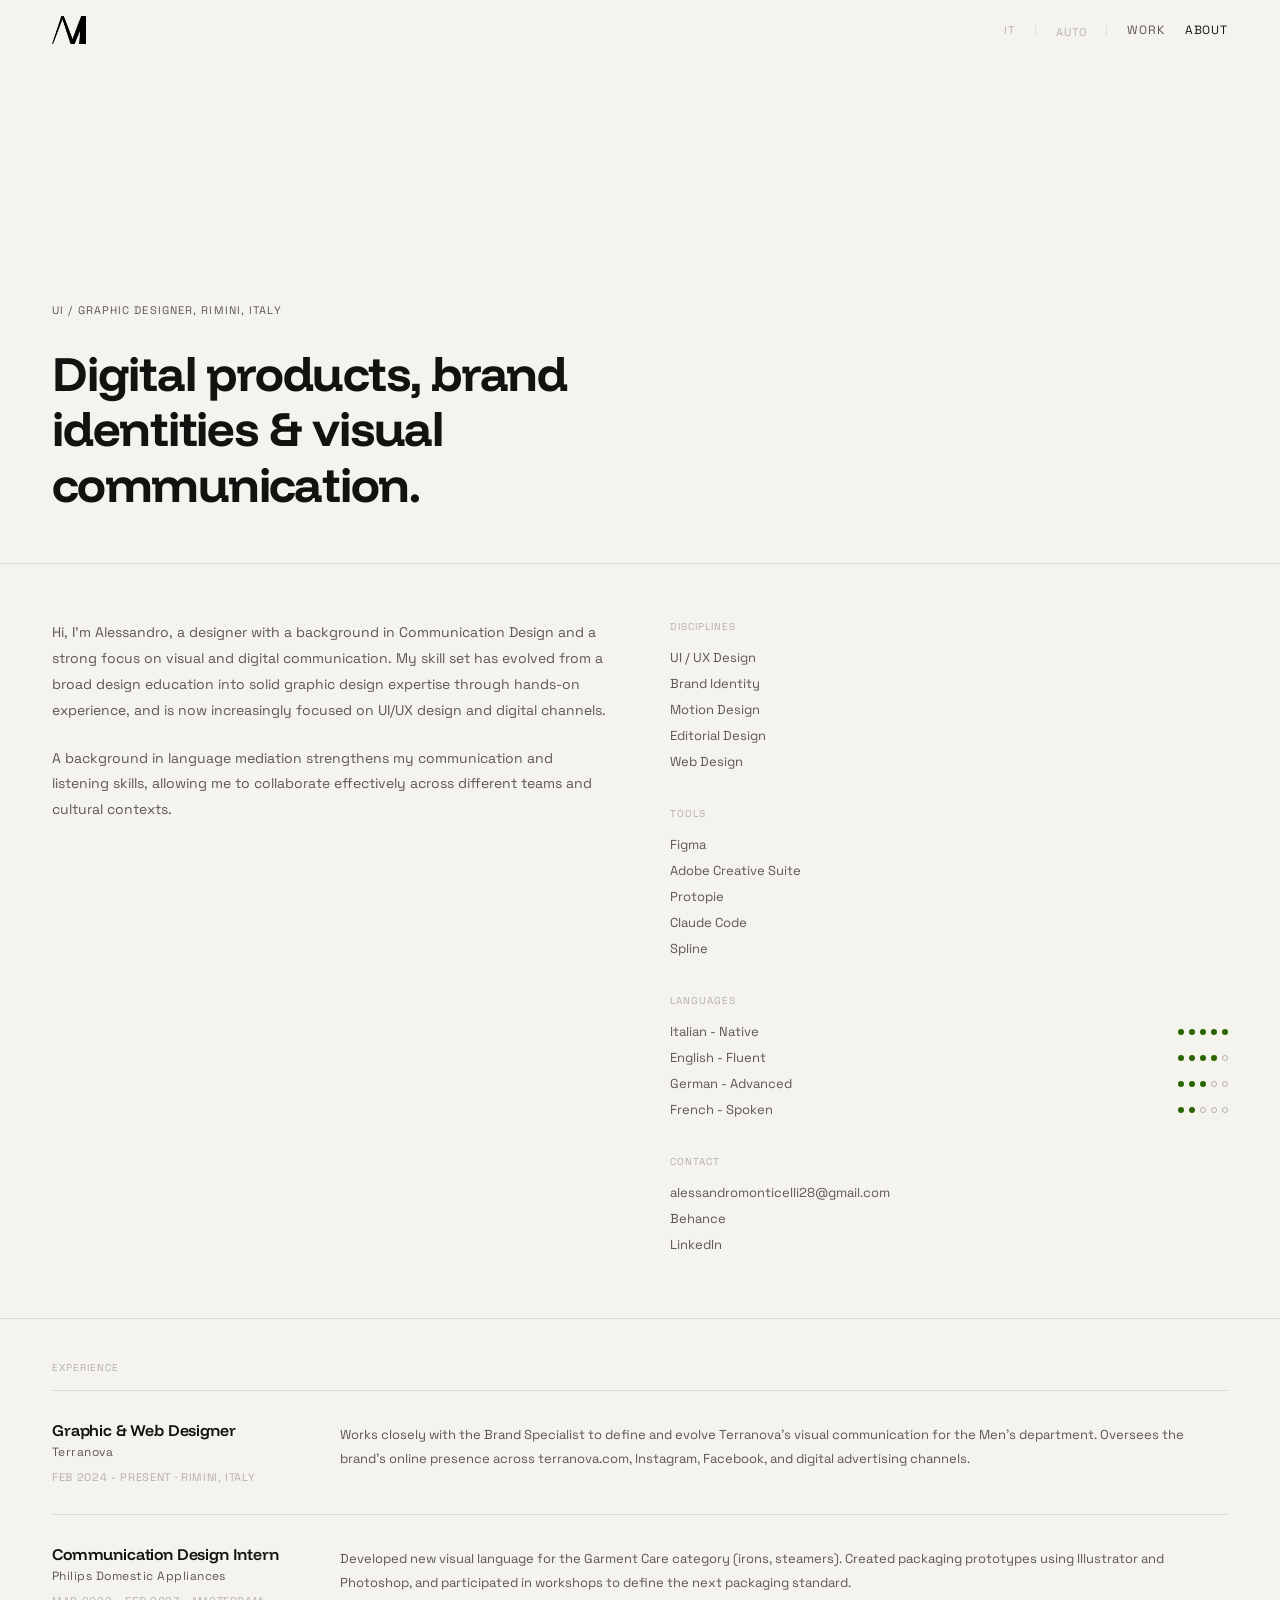
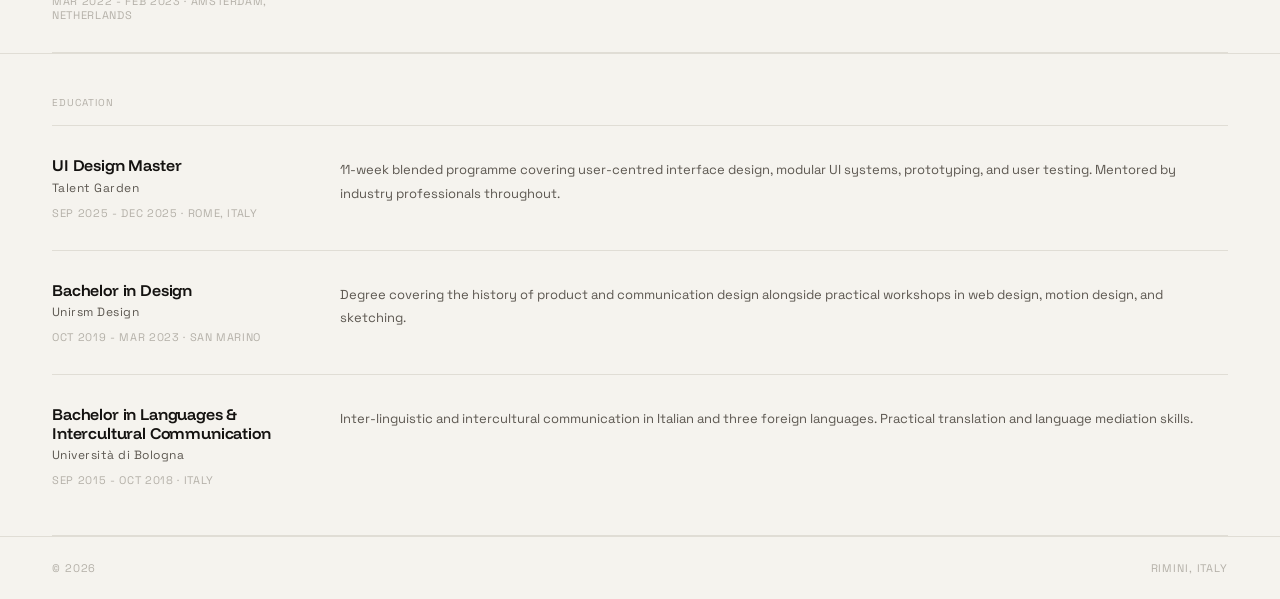
==== about.html @ 348d8d09 "Immagini dei progetti in alta risoluzione da Behance, logo con ritorno più lento e più visibile in t" ====
<!DOCTYPE html>
<html lang="en" data-theme="auto">
<head>
  <meta charset="UTF-8">
  <meta name="viewport" content="width=device-width, initial-scale=1.0">
  <title>About - Alessandro Monticelli</title>
  <link rel="icon" type="image/svg+xml" href="favicon.svg">
  <link rel="preconnect" href="https://fonts.googleapis.com">
  <link rel="preconnect" href="https://fonts.gstatic.com" crossorigin>
  <link href="https://fonts.googleapis.com/css2?family=Funnel+Display:wght@400;500;600;700;800&family=Space+Grotesk:wght@300;400;500&display=swap" rel="stylesheet">
  <link rel="stylesheet" href="style.css?v=d76d6ff2">
</head>
<body>

  <!-- Custom cursor -->
  <div id="cursor" class="cursor" aria-hidden="true"></div>

  <!-- Dot grid -->
  <div class="dot-grid" aria-hidden="true"></div>

  <!-- Nav -->
  <nav class="nav">
    <a href="index.html" class="logo-link" aria-label="Home">
      <img src="logo.png" alt="AM" class="logo-img" width="34">
    </a>
    <div class="nav-right">
      <button id="langToggle" class="nav-control" aria-label="Switch language">IT</button>
      <span class="nav-divider" aria-hidden="true"></span>
      <div class="theme-dropdown">
        <button id="themeToggle" class="nav-control" aria-label="Toggle theme">Auto</button>
        <div class="theme-menu" id="themeMenu" hidden>
          <button class="theme-option" data-theme="light">Light</button>
          <button class="theme-option" data-theme="dark">Dark</button>
          <button class="theme-option" data-theme="auto">Auto</button>
        </div>
      </div>
      <span class="nav-divider" aria-hidden="true"></span>
      <a href="index.html" class="nav-link" data-i18n="navWork">Work</a>
      <a href="about.html" class="nav-link is-active" data-i18n="navAbout">About</a>
    </div>
  </nav>

  <main class="about-main">

    <!-- Hero: label + large headline -->
    <section class="about-hero">
      <span class="about-label" data-i18n="introLabel">UI / Graphic Designer, Rimini, Italy</span>
      <h1 class="about-headline" data-i18n="introHeadline" data-i18n-html="true">
        Digital products, brand identities &amp; visual communication.
      </h1>
    </section>

    <!-- Bio + Sidebar -->
    <section class="about-body">

      <div class="about-bio">
        <p data-i18n="bioP1">Hi, I'm Alessandro, a designer with a background in Communication Design and a strong focus on visual and digital communication. My skill set has evolved from a broad design education into solid graphic design expertise through hands-on experience, and is now increasingly focused on UI/UX design and digital channels.</p>
        <p data-i18n="bioP2">A background in language mediation strengthens my communication and listening skills, allowing me to collaborate effectively across different teams and cultural contexts.</p>
      </div>

      <aside class="about-sidebar">

        <div class="sidebar-block">
          <span class="sidebar-label" data-i18n="disciplinesLabel">Disciplines</span>
          <ul>
            <li>UI / UX Design</li>
            <li>Brand Identity</li>
            <li>Motion Design</li>
            <li>Editorial Design</li>
            <li>Web Design</li>
          </ul>
        </div>

        <div class="sidebar-block">
          <span class="sidebar-label" data-i18n="toolsLabel">Tools</span>
          <ul>
            <li>Figma</li>
            <li>Adobe Creative Suite</li>
            <li>Protopie</li>
            <li>Claude Code</li>
            <li>Spline</li>
          </ul>
        </div>

        <div class="sidebar-block">
          <span class="sidebar-label" data-i18n="languagesLabel">Languages</span>
          <ul>
            <li class="lang-item">
              Italian - Native
              <span class="lang-dots">
                <i class="ldot on"></i><i class="ldot on"></i><i class="ldot on"></i><i class="ldot on"></i><i class="ldot on"></i>
              </span>
            </li>
            <li class="lang-item">
              English - Fluent
              <span class="lang-dots">
                <i class="ldot on"></i><i class="ldot on"></i><i class="ldot on"></i><i class="ldot on"></i><i class="ldot off"></i>
              </span>
            </li>
            <li class="lang-item">
              German - Advanced
              <span class="lang-dots">
                <i class="ldot on"></i><i class="ldot on"></i><i class="ldot on"></i><i class="ldot off"></i><i class="ldot off"></i>
              </span>
            </li>
            <li class="lang-item">
              French - Spoken
              <span class="lang-dots">
                <i class="ldot on"></i><i class="ldot on"></i><i class="ldot off"></i><i class="ldot off"></i><i class="ldot off"></i>
              </span>
            </li>
          </ul>
        </div>

        <div class="sidebar-block">
          <span class="sidebar-label" data-i18n="contactLabel">Contact</span>
          <ul>
            <li><a href="mailto:alessandromonticelli28@gmail.com">alessandromonticelli28@gmail.com</a></li>
            <li><a href="https://www.behance.net/alessanmontice" target="_blank" rel="noopener">Behance</a></li>
            <li><a href="https://www.linkedin.com/in/alessandro-monticelli-433b85149" target="_blank" rel="noopener">LinkedIn</a></li>
          </ul>
        </div>

      </aside>
    </section>

    <!-- Experience -->
    <section class="about-section">
      <div class="section-header">
        <span class="section-label" data-i18n="experienceLabel">Experience</span>
      </div>

      <div class="exp-row">
        <div class="exp-left">
          <p class="exp-role">Graphic &amp; Web Designer</p>
          <p class="exp-company">Terranova</p>
          <p class="exp-period" data-i18n="exp1Period">Feb 2024 - Present · Rimini, Italy</p>
        </div>
        <div class="exp-right">
          <p class="exp-desc" data-i18n="exp1Desc">Works closely with the Brand Specialist to define and evolve Terranova's visual communication for the Men's department. Oversees the brand's online presence across terranova.com, Instagram, Facebook, and digital advertising channels.</p>
        </div>
      </div>

      <div class="exp-row">
        <div class="exp-left">
          <p class="exp-role">Communication Design Intern</p>
          <p class="exp-company">Philips Domestic Appliances</p>
          <p class="exp-period" data-i18n="exp2Period">Mar 2022 - Feb 2023 · Amsterdam, Netherlands</p>
        </div>
        <div class="exp-right">
          <p class="exp-desc" data-i18n="exp2Desc">Developed new visual language for the Garment Care category (irons, steamers). Created packaging prototypes using Illustrator and Photoshop, and participated in workshops to define the next packaging standard.</p>
        </div>
      </div>
    </section>

    <!-- Education -->
    <section class="about-section">
      <div class="section-header">
        <span class="section-label" data-i18n="educationLabel">Education</span>
      </div>

      <div class="exp-row">
        <div class="exp-left">
          <p class="exp-role">UI Design Master</p>
          <p class="exp-company">Talent Garden</p>
          <p class="exp-period" data-i18n="edu1Period">Sep 2025 - Dec 2025 · Rome, Italy</p>
        </div>
        <div class="exp-right">
          <p class="exp-desc" data-i18n="edu1Desc">11-week blended programme covering user-centred interface design, modular UI systems, prototyping, and user testing. Mentored by industry professionals throughout.</p>
        </div>
      </div>

      <div class="exp-row">
        <div class="exp-left">
          <p class="exp-role">Bachelor in Design</p>
          <p class="exp-company">Unirsm Design</p>
          <p class="exp-period" data-i18n="edu2Period">Oct 2019 - Mar 2023 · San Marino</p>
        </div>
        <div class="exp-right">
          <p class="exp-desc" data-i18n="edu2Desc">Degree covering the history of product and communication design alongside practical workshops in web design, motion design, and sketching.</p>
        </div>
      </div>

      <div class="exp-row about-footer-pad">
        <div class="exp-left">
          <p class="exp-role">Bachelor in Languages &amp; Intercultural Communication</p>
          <p class="exp-company">Università di Bologna</p>
          <p class="exp-period" data-i18n="edu3Period">Sep 2015 - Oct 2018 · Italy</p>
        </div>
        <div class="exp-right">
          <p class="exp-desc" data-i18n="edu3Desc">Inter-linguistic and intercultural communication in Italian and three foreign languages. Practical translation and language mediation skills.</p>
        </div>
      </div>
    </section>

  </main>

  <footer class="site-footer">
    <span>&#169; <span id="footerYear"></span></span>
    <span data-i18n="footerLocation">Rimini, Italy</span>
  </footer>

  <script src="script.js?v=d76d6ff2"></script>
</body>
</html>
---- style.css ----
/* ─── Reset ──────────────────────────────────────────────────────── */
*, *::before, *::after { margin: 0; padding: 0; box-sizing: border-box; }

/* ─── Tokens: Light (default) ───────────────────────────────────── */
:root {
  --bg:           #f5f3ee;
  --surface:      #eeece6;
  --ink:          #141210;
  --ink-muted:    #5c5750;
  --ink-dim:      #b4b0a8;
  --rule:         #e0ddd5;
  --accent:       #296600;
  --accent-on:    #f5f3ee;
  --dot-color:    rgba(20, 18, 14, 0.08);
  --modal-bg:     #f5f3ee;
  --modal-scrim:  rgba(8, 6, 4, 0.28);
  --cursor-color: #141210;
  --nav-h:        60px;
  --pad-x:        52px;
  --ease-out:     cubic-bezier(0.16, 1, 0.3, 1);
}

/* ─── Dark ───────────────────────────────────────────────────────── */
:root[data-theme="dark"] {
  --bg:           #0c0b09;
  --surface:      #141210;
  --ink:          #f0ebe0;
  --ink-muted:    #8a857c;
  --ink-dim:      #3a3630;
  --rule:         #1e1c18;
  --accent:       #c8f03a;
  --accent-on:    #0c0b09;
  --dot-color:    rgba(200, 240, 58, 0.12);
  --modal-bg:     #0c0b09;
  --modal-scrim:  rgba(2, 2, 0, 0.72);
  --cursor-color: #c8f03a;
}

/* ─── Auto dark ──────────────────────────────────────────────────── */
@media (prefers-color-scheme: dark) {
  :root[data-theme="auto"] {
    --bg:           #0c0b09;
    --surface:      #141210;
    --ink:          #f0ebe0;
    --ink-muted:    #8a857c;
    --ink-dim:      #3a3630;
    --rule:         #1e1c18;
    --accent:       #c8f03a;
    --accent-on:    #0c0b09;
    --dot-color:    rgba(200, 240, 58, 0.12);
    --modal-bg:     #0c0b09;
    --modal-scrim:  rgba(2, 2, 0, 0.72);
    --cursor-color: #c8f03a;
  }
}

/* ─── Base ───────────────────────────────────────────────────────── */
html {
  -webkit-font-smoothing: antialiased;
  -moz-osx-font-smoothing: grayscale;
  scroll-behavior: smooth;
}

body {
  background: var(--bg);
  color: var(--ink);
  font-family: 'Space Grotesk', 'Helvetica Neue', sans-serif;
  font-weight: 400;
  min-height: 100vh;
  overflow-x: hidden;
  transition: background 0.35s ease, color 0.35s ease;
}

a { color: inherit; text-decoration: none; }

/* ─── Cursor ─────────────────────────────────────────────────────── */
.cursor {
  position: fixed;
  top: 0; left: 0;
  width: 10px; height: 10px;
  background: var(--cursor-color);
  border-radius: 50%;
  pointer-events: none;
  z-index: 9999;
  opacity: 0;
  will-change: transform;
  transform-origin: 50% 50%;
  transition: background 0.35s ease;
}

html.has-mouse .cursor { opacity: 1; }
html.has-mouse,
html.has-mouse * { cursor: none !important; }

/* ─── Dot grid ───────────────────────────────────────────────────── */
.dot-grid {
  position: fixed;
  inset: 0;
  pointer-events: none;
  z-index: 2;
  background-image: radial-gradient(circle, var(--dot-color) 1.5px, transparent 1.5px);
  background-size: 24px 24px;
  -webkit-mask-image: radial-gradient(circle 200px at var(--cx, -999px) var(--cy, -999px), black 10%, transparent 85%);
  mask-image: radial-gradient(circle 200px at var(--cx, -999px) var(--cy, -999px), black 10%, transparent 85%);
  opacity: 0;
  transition: opacity 0.5s ease;
}
html.has-mouse .dot-grid { opacity: 1; }

/* ─── Particle logo field ────────────────────────────────────────── */
.logo-field {
  position: fixed;
  inset: 0;
  width: 100%;
  height: 100%;
  pointer-events: none;
  z-index: 1;
  opacity: 1;
  transition: opacity 0.9s ease;
}
.logo-field.is-hidden { opacity: 0; transition-duration: 0.5s; }

/* ─── Nav ────────────────────────────────────────────────────────── */
.nav {
  position: fixed;
  top: 0; left: 0; right: 0;
  z-index: 100;
  height: var(--nav-h);
  padding: 0 var(--pad-x);
  display: flex;
  align-items: center;
  gap: 20px;
}

.logo-link {
  display: flex;
  align-items: center;
  flex-shrink: 0;
  transition: opacity 0.2s ease;
}
.logo-link:hover { opacity: 0.55; }

.logo-img {
  width: 34px;
  height: auto;
  display: block;
  mix-blend-mode: multiply;
  transition: opacity 0.2s ease, filter 0.35s ease;
}

:root[data-theme="dark"] .logo-img { filter: invert(1); mix-blend-mode: screen; }
@media (prefers-color-scheme: dark) {
  :root[data-theme="auto"] .logo-img { filter: invert(1); mix-blend-mode: screen; }
}

.nav-right {
  display: flex;
  align-items: center;
  gap: 20px;
  margin-left: auto;
}

.nav-link {
  font-size: 12px;
  letter-spacing: 0.07em;
  text-transform: uppercase;
  color: var(--ink-muted);
  transition: color 0.2s ease;
  white-space: nowrap;
  font-weight: 400;
}
.nav-link:hover,
.nav-link.is-active { color: var(--ink); }

.nav-divider {
  width: 1px; height: 10px;
  background: var(--rule);
  flex-shrink: 0;
}

.nav-control {
  font-family: 'Space Grotesk', sans-serif;
  font-size: 11px;
  font-weight: 400;
  letter-spacing: 0.08em;
  text-transform: uppercase;
  color: var(--ink-dim);
  background: none; border: none; padding: 0;
  transition: color 0.2s ease;
  white-space: nowrap;
}
.nav-control:hover { color: var(--ink-muted); }

.theme-dropdown { position: relative; }

.theme-menu {
  position: absolute;
  top: calc(100% + 12px);
  right: 0;
  background: var(--surface);
  border: 1px solid var(--rule);
  padding: 4px 0;
  z-index: 200;
  min-width: 76px;
}

.theme-option {
  display: block;
  width: 100%;
  text-align: left;
  padding: 8px 14px;
  font-family: 'Space Grotesk', sans-serif;
  font-size: 11px;
  font-weight: 400;
  letter-spacing: 0.08em;
  text-transform: uppercase;
  color: var(--ink-muted);
  background: none; border: none;
  transition: color 0.15s ease;
}
.theme-option:hover { color: var(--ink); }

/* ─── Hero ───────────────────────────────────────────────────────── */
.hero {
  position: relative;
  z-index: 3;
  min-height: calc(100dvh - var(--nav-h));
  padding: calc(var(--nav-h) + 48px) var(--pad-x) 52px;
  display: flex;
  flex-direction: column;
  justify-content: space-between;
  border-bottom: 1px solid var(--rule);
}

.hero-label {
  font-size: 11px;
  letter-spacing: 0.1em;
  text-transform: uppercase;
  color: var(--ink-muted);
  opacity: 0;
  transform: translateY(8px);
  transition: opacity 0.7s ease, transform 0.7s var(--ease-out);
}

body.is-loaded .hero-label {
  opacity: 1;
  transform: translateY(0);
}

.hero-bottom {
  display: grid;
  grid-template-columns: 1fr 30ch;
  align-items: flex-end;
  gap: 48px;
}

.hero-name {
  font-family: 'Funnel Display', sans-serif;
  font-weight: 700;
  font-size: clamp(58px, 10vw, 138px);
  line-height: 0.9;
  letter-spacing: -0.03em;
  color: var(--ink);
}

/* Word-by-word curtain reveal */
.hero-word {
  display: block;
  overflow: hidden;
  padding-bottom: 0.06em; /* descender clearance */
}

.hero-word > span {
  display: block;
  transform: translateY(106%);
  transition: transform 0s; /* overridden when is-loaded */
}

body.is-loaded .hero-word > span {
  transform: translateY(0);
  transition: transform 1s var(--ease-out);
}

body.is-loaded .hero-word:nth-child(1) > span { transition-delay: 0.06s; }
body.is-loaded .hero-word:nth-child(2) > span { transition-delay: 0.18s; }

.hero-bio {
  font-size: 14px;
  line-height: 1.78;
  color: var(--ink-muted);
  align-self: flex-end;
  padding-bottom: 6px;
  opacity: 0;
  transform: translateY(10px);
  transition: opacity 0.7s ease, transform 0.7s var(--ease-out);
}

body.is-loaded .hero-bio {
  opacity: 1;
  transform: translateY(0);
  transition-delay: 0.32s;
}

/* ─── Work section ───────────────────────────────────────────────── */
.work-main {
  position: relative;
  z-index: 3;
  padding: 0 var(--pad-x) 48px;
}

.work-header {
  display: grid;
  grid-template-columns: 1fr 120px 52px 16px;
  align-items: center;
  column-gap: 12px;
  padding: 16px 0 14px 20px;
  border-bottom: 1px solid var(--rule);
  font-size: 11px;
  letter-spacing: 0.1em;
  text-transform: uppercase;
  color: var(--ink-dim);
}

.work-header span:nth-child(2),
.work-header span:nth-child(3) { text-align: right; }

/* ─── Project rows ───────────────────────────────────────────────── */
.project-row {
  display: grid;
  grid-template-columns: 1fr 120px 52px 16px;
  align-items: center;
  column-gap: 12px;
  padding: 26px 0 26px 20px;
  border-bottom: 1px solid var(--rule);
  position: relative;
  opacity: 0;
  transform: translateY(14px);
  transition:
    opacity 0.55s ease,
    transform 0.55s var(--ease-out);
}

.project-row.is-revealed {
  opacity: 1;
  transform: translateY(0);
}

/* Accent left bar on hover */
.project-row::before {
  content: '';
  position: absolute;
  left: 0;
  top: 50%;
  transform: translateY(-50%);
  width: 2px;
  height: 0;
  background: var(--accent);
  border-radius: 1px;
  transition: height 0.38s var(--ease-out);
}

.project-row:hover::before { height: 52%; }

.project-title {
  font-family: 'Funnel Display', sans-serif;
  font-weight: 700;
  font-size: clamp(20px, 2.6vw, 36px);
  line-height: 1.1;
  color: var(--ink);
  transition:
    transform 0.42s var(--ease-out),
    color 0.25s ease;
  will-change: transform;
  white-space: nowrap;
  overflow: hidden;
  text-overflow: ellipsis;
  min-width: 0; /* prevent 1fr grid cell overflow */
}

.project-row:hover .project-title {
  transform: translateX(6px);
}

.project-cat,
.project-year {
  font-size: 11px;
  letter-spacing: 0.08em;
  text-transform: uppercase;
  color: var(--ink-muted);
  text-align: right;
  transition: color 0.25s ease;
}

.project-arrow {
  font-size: 13px;
  color: var(--accent);
  text-align: right;
  opacity: 0;
  transform: translateX(-4px);
  transition: opacity 0.25s ease, transform 0.35s var(--ease-out);
}

.project-row:hover .project-arrow {
  opacity: 1;
  transform: translateX(0);
}

/* Dim non-hovered rows */
.work-list.is-hovering .project-row {
  opacity: 0.16;
  transition:
    opacity 0.3s ease,
    transform 0.42s var(--ease-out);
}

.work-list.is-hovering .project-row:hover {
  opacity: 1;
}

/* ─── Fullscreen background ──────────────────────────────────────── */
.fullscreen-bg {
  position: fixed;
  inset: 0;
  z-index: 1;
  background-size: cover;
  background-position: center;
  background-repeat: no-repeat;
  opacity: 0;
  pointer-events: none;
  transition: opacity 0.75s ease;
  filter: saturate(0.65) blur(2px);
  transform: scale(1.04);
  will-change: opacity;
}
.fullscreen-bg.is-active { opacity: 0.30; }

/* ─── Modal (right-panel drawer) ─────────────────────────────────── */
.modal-overlay {
  position: fixed;
  inset: 0;
  z-index: 800;
  background: var(--modal-scrim);
  display: flex;
  justify-content: flex-end;
  opacity: 0;
  pointer-events: none;
  transition: opacity 0.28s ease;
  backdrop-filter: blur(4px);
  -webkit-backdrop-filter: blur(4px);
}

.modal-overlay.is-open {
  opacity: 1;
  pointer-events: all;
}

.modal-panel {
  background: var(--modal-bg);
  border-left: 1px solid var(--rule);
  width: min(520px, 100vw);
  height: 100%;
  overflow-y: auto;
  position: relative;
  transform: translateX(100%);
  transition: transform 0.52s var(--ease-out);
  scrollbar-width: thin;
  scrollbar-color: var(--rule) transparent;
  display: flex;
  flex-direction: column;
}

.modal-overlay.is-open .modal-panel {
  transform: translateX(0);
}

.modal-topbar {
  position: sticky;
  top: 0;
  z-index: 10;
  background: var(--modal-bg);
  padding: 18px 24px;
  border-bottom: 1px solid var(--rule);
  display: flex;
  align-items: center;
  justify-content: space-between;
  flex-shrink: 0;
}

.modal-close {
  display: flex;
  align-items: center;
  gap: 8px;
  font-family: 'Space Grotesk', sans-serif;
  font-size: 11px;
  font-weight: 400;
  letter-spacing: 0.08em;
  text-transform: uppercase;
  color: var(--ink-muted);
  background: none;
  border: none;
  padding: 0;
  transition: color 0.2s ease;
}
.modal-close:hover { color: var(--ink); }

.modal-close svg {
  flex-shrink: 0;
  transition: transform 0.25s var(--ease-out);
}
.modal-close:hover svg { transform: rotate(90deg); }

.modal-hero {
  width: 100%;
  height: 260px;
  background-size: cover;
  background-position: center;
  flex-shrink: 0;
}

.modal-body {
  padding: 28px 28px 40px;
  flex: 1;
}

.modal-title {
  font-family: 'Funnel Display', sans-serif;
  font-size: 24px;
  font-weight: 700;
  letter-spacing: -0.02em;
  color: var(--ink);
  line-height: 1.2;
  margin-bottom: 24px;
  padding-right: 8px;
}

.modal-meta {
  display: flex;
  gap: 0;
  margin-bottom: 24px;
  padding-bottom: 24px;
  border-bottom: 1px solid var(--rule);
}

.modal-meta-item {
  display: flex;
  flex-direction: column;
  gap: 5px;
  flex: 1;
}

.modal-meta-item + .modal-meta-item {
  padding-left: 20px;
  border-left: 1px solid var(--rule);
}

.modal-meta-label {
  font-size: 10px;
  letter-spacing: 0.1em;
  text-transform: uppercase;
  color: var(--ink-dim);
}

.modal-meta-val {
  font-family: 'Space Grotesk', sans-serif;
  font-size: 12px;
  color: var(--ink-muted);
  font-weight: 400;
}

.modal-desc {
  font-size: 14px;
  line-height: 1.82;
  color: var(--ink-muted);
  margin-bottom: 28px;
}

.modal-gallery {
  display: grid;
  grid-template-columns: 1fr 1fr;
  gap: 8px;
  margin-bottom: 32px;
}

.modal-gallery-img {
  aspect-ratio: 3 / 2;
  background-size: cover;
  background-position: center;
  overflow: hidden;
}

.modal-gallery-img.is-placeholder {
  background: var(--surface);
}

.modal-link {
  display: inline-flex;
  align-items: center;
  gap: 8px;
  padding: 12px 20px;
  background: var(--accent);
  color: var(--accent-on);
  font-family: 'Space Grotesk', sans-serif;
  font-size: 11px;
  font-weight: 500;
  letter-spacing: 0.09em;
  text-transform: uppercase;
  border-radius: 2px;
  transition: opacity 0.2s ease, transform 0.2s ease;
}
.modal-link:hover {
  opacity: 0.82;
  transform: translateY(-1px);
}
.modal-link:active {
  transform: translateY(0) scale(0.98);
}

/* ─── Footer ─────────────────────────────────────────────────────── */
.site-footer {
  position: relative;
  z-index: 3;
  padding: 24px var(--pad-x);
  display: flex;
  justify-content: space-between;
  font-size: 11px;
  letter-spacing: 0.08em;
  text-transform: uppercase;
  color: var(--ink-dim);
  border-top: 1px solid var(--rule);
}

/* ─── About page ─────────────────────────────────────────────────── */
.about-main {
  position: relative;
  z-index: 3;
  padding-top: var(--nav-h);
}

.about-hero {
  min-height: 56vh;
  display: flex;
  flex-direction: column;
  justify-content: flex-end;
  padding: 60px var(--pad-x) 52px;
  border-bottom: 1px solid var(--rule);
}

.about-label {
  display: block;
  font-size: 11px;
  letter-spacing: 0.1em;
  text-transform: uppercase;
  color: var(--ink-muted);
  margin-bottom: 28px;
  opacity: 0;
  transform: translateY(8px);
  transition: opacity 0.6s ease, transform 0.6s var(--ease-out);
}

body.is-loaded .about-label {
  opacity: 1;
  transform: translateY(0);
}

.about-headline {
  font-family: 'Funnel Display', sans-serif;
  font-weight: 700;
  font-size: clamp(26px, 3.8vw, 50px);
  line-height: 1.14;
  letter-spacing: -0.025em;
  color: var(--ink);
  max-width: 22ch;
  opacity: 0;
  transform: translateY(16px);
  transition: opacity 0.8s ease, transform 0.8s var(--ease-out);
}

body.is-loaded .about-headline {
  opacity: 1;
  transform: translateY(0);
  transition-delay: 0.1s;
}

/* About body: bio + sidebar */
.about-body {
  display: grid;
  grid-template-columns: 1fr 1fr;
  gap: 60px;
  padding: 56px var(--pad-x) 60px;
  border-bottom: 1px solid var(--rule);
}

.about-bio {
  display: flex;
  flex-direction: column;
  gap: 22px;
}

.about-bio p {
  font-size: 14px;
  line-height: 1.85;
  color: var(--ink-muted);
}

.about-sidebar {
  display: flex;
  flex-direction: column;
  gap: 32px;
}

.sidebar-block {}

.sidebar-label {
  display: block;
  font-size: 10px;
  letter-spacing: 0.1em;
  text-transform: uppercase;
  color: var(--ink-dim);
  margin-bottom: 12px;
}

.sidebar-block ul { list-style: none; }

.sidebar-block li {
  font-size: 13px;
  line-height: 2;
  color: var(--ink-muted);
}

.sidebar-block a {
  color: var(--ink-muted);
  transition: color 0.2s ease;
}
.sidebar-block a:hover { color: var(--ink); }

/* Language dots */
.lang-item {
  display: flex;
  justify-content: space-between;
  align-items: center;
  line-height: 2;
}

.lang-dots {
  display: flex;
  gap: 5px;
  align-items: center;
  flex-shrink: 0;
  margin-left: 12px;
}

.ldot {
  width: 6px; height: 6px;
  border-radius: 50%;
  display: inline-block;
  flex-shrink: 0;
}
.ldot.on { background: var(--accent); }
.ldot.off {
  background: transparent;
  border: 1px solid var(--ink-dim);
}

/* ─── About experience / education ───────────────────────────────── */
.about-section {
  padding: 0 var(--pad-x);
}

.about-section + .about-section {
  border-top: 1px solid var(--rule);
}

.section-header {
  padding: 36px 0 14px;
  border-bottom: 1px solid var(--rule);
}

.section-label {
  font-size: 10px;
  letter-spacing: 0.1em;
  text-transform: uppercase;
  color: var(--ink-dim);
}

.exp-row {
  display: grid;
  grid-template-columns: 240px 1fr;
  gap: 48px;
  padding: 30px 0;
  border-bottom: 1px solid var(--rule);
}

.exp-left {}

.exp-role {
  font-family: 'Funnel Display', sans-serif;
  font-size: 16px;
  font-weight: 600;
  letter-spacing: -0.01em;
  color: var(--ink);
  margin-bottom: 4px;
  line-height: 1.2;
}

.exp-company {
  font-size: 12px;
  letter-spacing: 0.04em;
  color: var(--ink-muted);
  margin-bottom: 10px;
}

.exp-period {
  font-family: 'Space Grotesk', monospace;
  font-size: 11px;
  letter-spacing: 0.06em;
  text-transform: uppercase;
  color: var(--ink-dim);
}

.exp-desc {
  font-size: 13px;
  line-height: 1.82;
  color: var(--ink-muted);
  padding-top: 2px;
}

/* About footer */
.about-footer-pad { padding-bottom: 48px; }

/* ─── Reveal animations (stagger on load) ────────────────────────── */
body.is-loaded .work-header {
  opacity: 1;
  transform: translateY(0);
}

.work-header {
  opacity: 0;
  transform: translateY(10px);
  transition: opacity 0.6s ease 0.45s, transform 0.6s var(--ease-out) 0.45s;
}

/* ─── Responsive ─────────────────────────────────────────────────── */
@media (max-width: 720px) {
  :root {
    --pad-x: 22px;
    --nav-h: 56px;
  }

  .cursor,
  .dot-grid { display: none; }

  .hero-bottom {
    grid-template-columns: 1fr;
    gap: 28px;
  }

  .hero-bio { max-width: 100%; }

  .work-header,
  .project-row {
    grid-template-columns: 1fr 90px 42px 0px;
    padding-left: 14px;
  }

  .project-arrow { display: none; }

  .project-title { font-size: clamp(18px, 5.5vw, 28px); }

  .modal-meta { flex-direction: column; gap: 12px; }
  .modal-meta-item + .modal-meta-item {
    padding-left: 0;
    border-left: none;
    border-top: 1px solid var(--rule);
    padding-top: 12px;
  }

  .about-body {
    grid-template-columns: 1fr;
    gap: 36px;
  }

  .exp-row {
    grid-template-columns: 1fr;
    gap: 14px;
  }

  .modal-gallery { grid-template-columns: 1fr; }
}
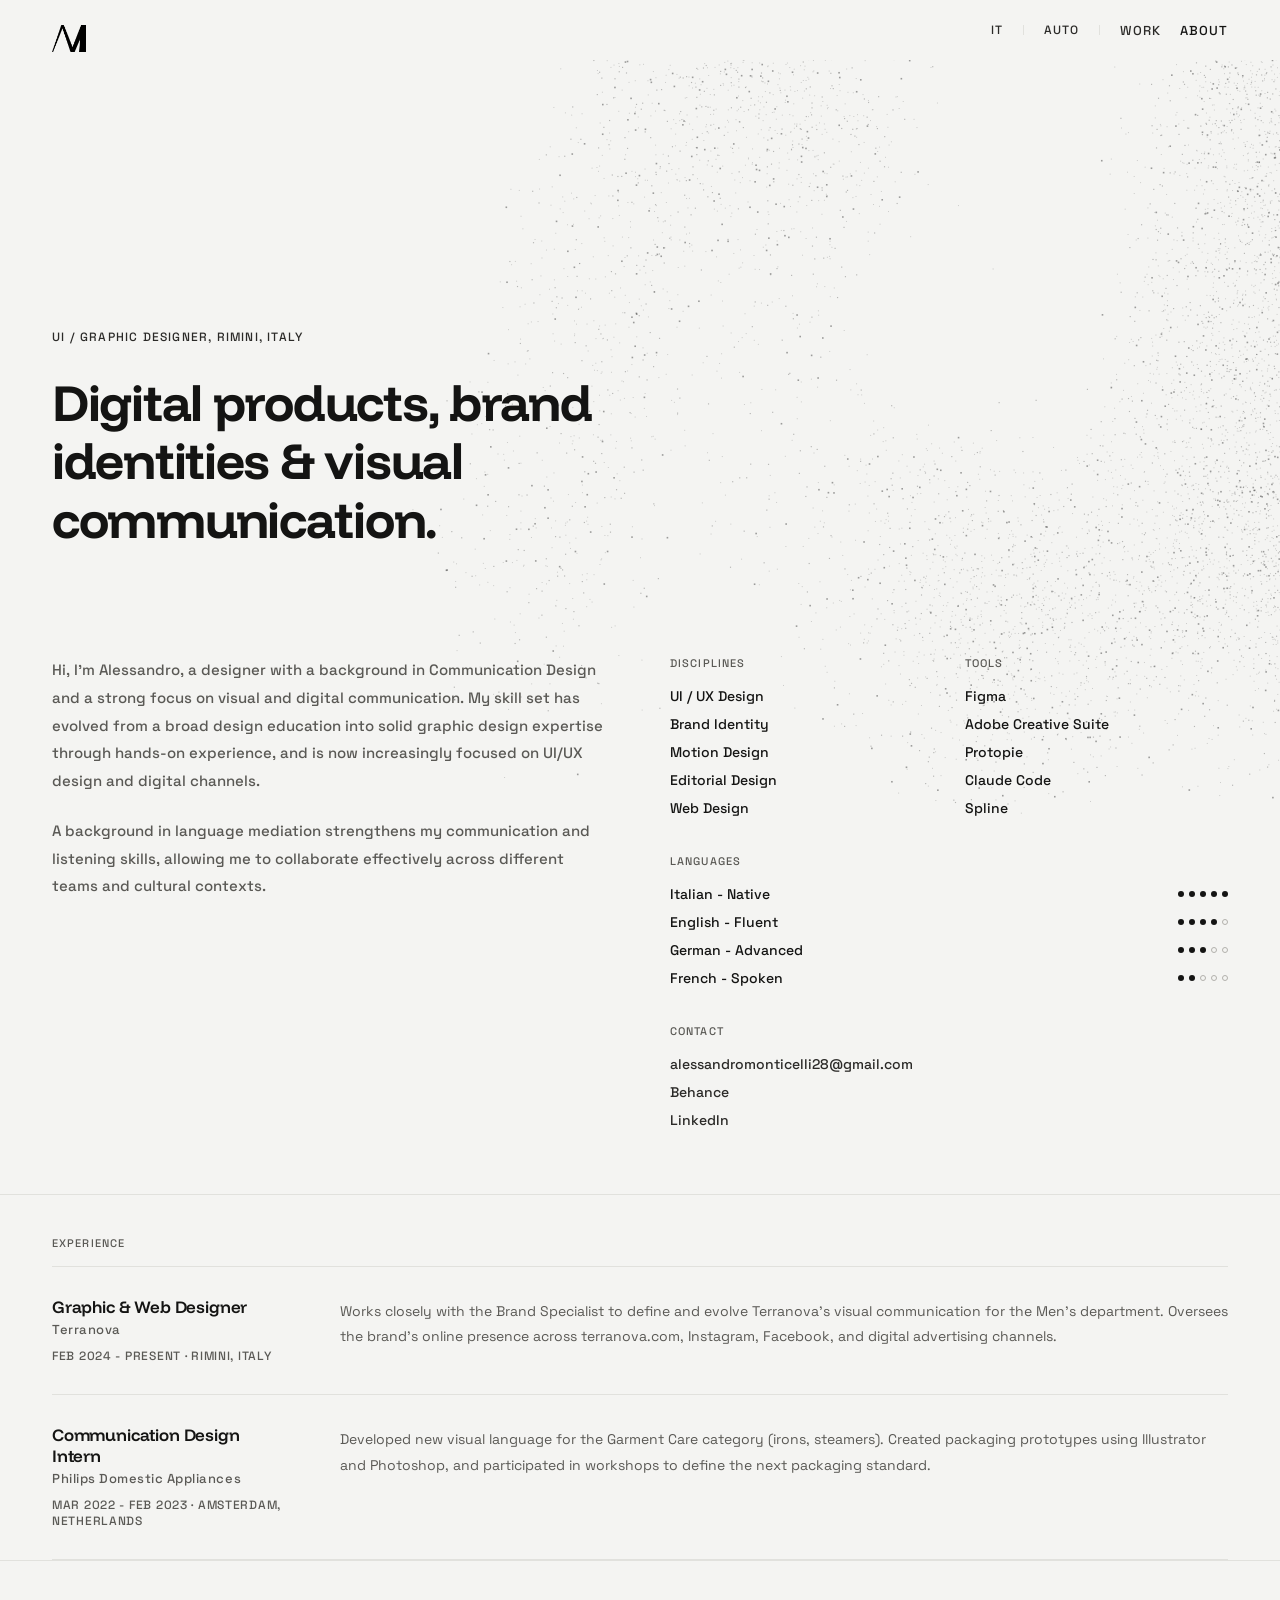
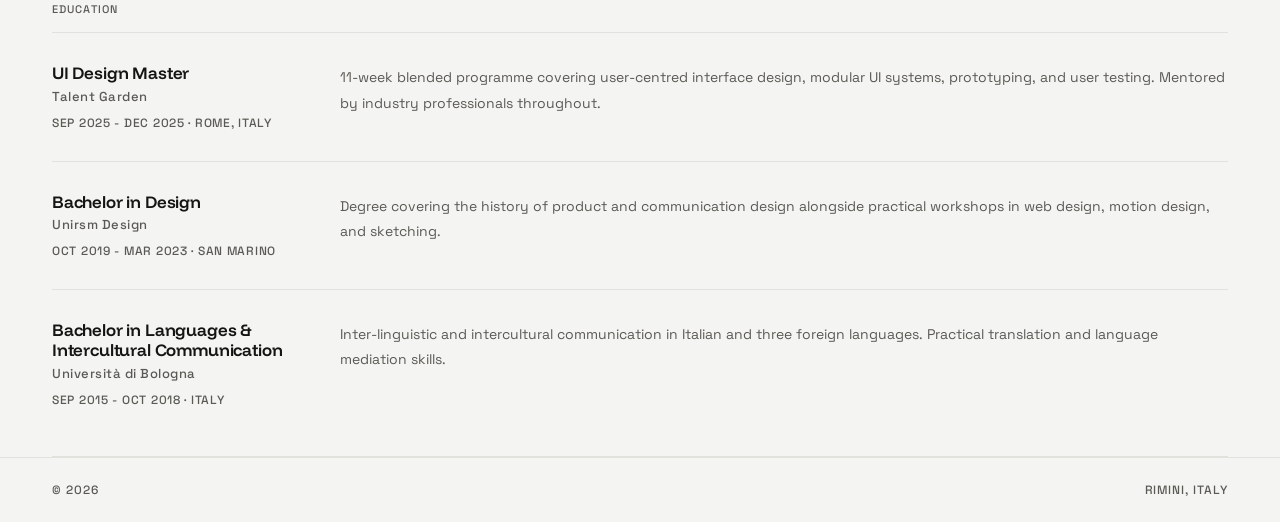
==== commit ea7e317c: "Half-page project panel with fullscreen viewer, About particle logo, neutral light theme, readabilit" ====
--- a/about.html
+++ b/about.html
@@ -8,15 +8,12 @@
   <link rel="preconnect" href="https://fonts.googleapis.com">
   <link rel="preconnect" href="https://fonts.gstatic.com" crossorigin>
   <link href="https://fonts.googleapis.com/css2?family=Funnel+Display:wght@400;500;600;700;800&family=Space+Grotesk:wght@300;400;500&display=swap" rel="stylesheet">
-  <link rel="stylesheet" href="style.css?v=d76d6ff2">
+  <link rel="stylesheet" href="style.css?v=63c426c1">
 </head>
 <body>
 
   <!-- Custom cursor -->
   <div id="cursor" class="cursor" aria-hidden="true"></div>
-
-  <!-- Dot grid -->
-  <div class="dot-grid" aria-hidden="true"></div>
 
   <!-- Nav -->
   <nav class="nav">
@@ -44,6 +41,7 @@
 
     <!-- Hero: label + large headline -->
     <section class="about-hero">
+      <canvas class="logo-field logo-field--hero" id="logoField" data-mode="hero" aria-hidden="true"></canvas>
       <span class="about-label" data-i18n="introLabel">UI / Graphic Designer, Rimini, Italy</span>
       <h1 class="about-headline" data-i18n="introHeadline" data-i18n-html="true">
         Digital products, brand identities &amp; visual communication.
@@ -60,6 +58,7 @@
 
       <aside class="about-sidebar">
 
+        <div class="sidebar-row">
         <div class="sidebar-block">
           <span class="sidebar-label" data-i18n="disciplinesLabel">Disciplines</span>
           <ul>
@@ -81,30 +80,31 @@
             <li>Spline</li>
           </ul>
         </div>
+        </div>
 
         <div class="sidebar-block">
           <span class="sidebar-label" data-i18n="languagesLabel">Languages</span>
           <ul>
             <li class="lang-item">
-              Italian - Native
+              <span data-i18n="langIt">Italian - Native</span>
               <span class="lang-dots">
                 <i class="ldot on"></i><i class="ldot on"></i><i class="ldot on"></i><i class="ldot on"></i><i class="ldot on"></i>
               </span>
             </li>
             <li class="lang-item">
-              English - Fluent
+              <span data-i18n="langEn">English - Fluent</span>
               <span class="lang-dots">
                 <i class="ldot on"></i><i class="ldot on"></i><i class="ldot on"></i><i class="ldot on"></i><i class="ldot off"></i>
               </span>
             </li>
             <li class="lang-item">
-              German - Advanced
+              <span data-i18n="langDe">German - Advanced</span>
               <span class="lang-dots">
                 <i class="ldot on"></i><i class="ldot on"></i><i class="ldot on"></i><i class="ldot off"></i><i class="ldot off"></i>
               </span>
             </li>
             <li class="lang-item">
-              French - Spoken
+              <span data-i18n="langFr">French - Spoken</span>
               <span class="lang-dots">
                 <i class="ldot on"></i><i class="ldot on"></i><i class="ldot off"></i><i class="ldot off"></i><i class="ldot off"></i>
               </span>
@@ -200,6 +200,6 @@
     <span data-i18n="footerLocation">Rimini, Italy</span>
   </footer>
 
-  <script src="script.js?v=d76d6ff2"></script>
+  <script src="script.js?v=63c426c1"></script>
 </body>
 </html>
--- a/style.css
+++ b/style.css
@@ -3,18 +3,23 @@
 
 /* ─── Tokens: Light (default) ───────────────────────────────────── */
 :root {
-  --bg:           #f5f3ee;
-  --surface:      #eeece6;
-  --ink:          #141210;
-  --ink-muted:    #5c5750;
-  --ink-dim:      #b4b0a8;
-  --rule:         #e0ddd5;
-  --accent:       #296600;
-  --accent-on:    #f5f3ee;
-  --dot-color:    rgba(20, 18, 14, 0.08);
-  --modal-bg:     #f5f3ee;
-  --modal-scrim:  rgba(8, 6, 4, 0.28);
+  --bg:           #f4f4f2;
+  --surface:      #ebebe8;
+  --ink:          #141413;
+  --ink-soft:     #2b2a28;
+  --ink-muted:    #5a5955;
+  --ink-dim:      #b2b1ac;
+  --rule:         #e1e1dd;
+  --accent:       #141413;
+  --accent-on:    #f4f4f2;
+  --dot-color:    rgba(20, 20, 18, 0.08);
+  --modal-bg:     #f4f4f2;
+  --modal-scrim:  rgba(8, 6, 4, 0.34);
   --cursor-color: #141210;
+  --cursor-halo:  0 0 0 1px rgba(244, 244, 242, 0.55), 0 0 6px rgba(244, 244, 242, 0.4);
+  /* Used while the dot is enlarged over links: smaller values, so the
+     scaled-up shadow only grows a little */
+  --cursor-halo-hover: 0 0 0 0.5px rgba(244, 244, 242, 0.5), 0 0 3px rgba(244, 244, 242, 0.32);
   --nav-h:        60px;
   --pad-x:        52px;
   --ease-out:     cubic-bezier(0.16, 1, 0.3, 1);
@@ -25,6 +30,7 @@
   --bg:           #0c0b09;
   --surface:      #141210;
   --ink:          #f0ebe0;
+  --ink-soft:     #d2cdc2;
   --ink-muted:    #8a857c;
   --ink-dim:      #3a3630;
   --rule:         #1e1c18;
@@ -34,6 +40,8 @@
   --modal-bg:     #0c0b09;
   --modal-scrim:  rgba(2, 2, 0, 0.72);
   --cursor-color: #c8f03a;
+  --cursor-halo:  0 0 0 0.5px rgba(12, 11, 9, 0.5), 0 1px 5px rgba(12, 11, 9, 0.45), 0 0 9px rgba(240, 235, 224, 0.25);
+  --cursor-halo-hover: 0 0 0 0.3px rgba(12, 11, 9, 0.35), 0 0.5px 2.5px rgba(12, 11, 9, 0.3), 0 0 4px rgba(240, 235, 224, 0.14);
 }
 
 /* ─── Auto dark ──────────────────────────────────────────────────── */
@@ -42,6 +50,7 @@
     --bg:           #0c0b09;
     --surface:      #141210;
     --ink:          #f0ebe0;
+    --ink-soft:     #d2cdc2;
     --ink-muted:    #8a857c;
     --ink-dim:      #3a3630;
     --rule:         #1e1c18;
@@ -51,6 +60,8 @@
     --modal-bg:     #0c0b09;
     --modal-scrim:  rgba(2, 2, 0, 0.72);
     --cursor-color: #c8f03a;
+    --cursor-halo:  0 0 0 0.5px rgba(12, 11, 9, 0.5), 0 1px 5px rgba(12, 11, 9, 0.45), 0 0 9px rgba(240, 235, 224, 0.25);
+    --cursor-halo-hover: 0 0 0 0.3px rgba(12, 11, 9, 0.35), 0 0.5px 2.5px rgba(12, 11, 9, 0.3), 0 0 4px rgba(240, 235, 224, 0.14);
   }
 }
 
@@ -85,10 +96,32 @@
   opacity: 0;
   will-change: transform;
   transform-origin: 50% 50%;
-  transition: background 0.35s ease;
+  /* Halo keeps the dot visible on any image: dark shadow on light areas,
+     light rim on dark ones */
+  box-shadow: var(--cursor-halo);
+  transition: background 0.35s ease, box-shadow 0.35s ease;
 }
 
 html.has-mouse .cursor { opacity: 1; }
+.cursor.is-hover { box-shadow: var(--cursor-halo-hover); }
+
+/* "+" shown over project images (click to zoom) */
+.cursor::before,
+.cursor::after {
+  content: '';
+  position: absolute;
+  left: 50%; top: 50%;
+  width: 4.4px; height: 0.6px;
+  margin: -0.3px 0 0 -2.2px;
+  background: var(--bg);
+  border-radius: 0.3px;
+  opacity: 0;
+  transition: opacity 0.2s ease;
+}
+.cursor::after { transform: rotate(90deg); }
+.cursor.is-zoom::before,
+.cursor.is-zoom::after { opacity: 1; }
+.cursor.is-zoom { box-shadow: var(--cursor-halo-hover); }
 html.has-mouse,
 html.has-mouse * { cursor: none !important; }
 
@@ -136,9 +169,12 @@
   display: flex;
   align-items: center;
   flex-shrink: 0;
-  transition: opacity 0.2s ease;
-}
-.logo-link:hover { opacity: 0.55; }
+  /* Top edge level with the top of the menu letters */
+  align-self: flex-start;
+  margin-top: 25px;
+  transition: transform 0.42s var(--ease-out);
+}
+.logo-link:hover { transform: scale(1.1); }
 
 .logo-img {
   width: 34px;
@@ -161,13 +197,13 @@
 }
 
 .nav-link {
-  font-size: 12px;
+  font-size: 13px;
   letter-spacing: 0.07em;
   text-transform: uppercase;
-  color: var(--ink-muted);
+  color: var(--ink-soft);
   transition: color 0.2s ease;
   white-space: nowrap;
-  font-weight: 400;
+  font-weight: 500;
 }
 .nav-link:hover,
 .nav-link.is-active { color: var(--ink); }
@@ -180,45 +216,43 @@
 
 .nav-control {
   font-family: 'Space Grotesk', sans-serif;
-  font-size: 11px;
-  font-weight: 400;
+  font-size: 12px;
+  font-weight: 500;
   letter-spacing: 0.08em;
   text-transform: uppercase;
-  color: var(--ink-dim);
+  color: var(--ink-soft);
   background: none; border: none; padding: 0;
   transition: color 0.2s ease;
   white-space: nowrap;
 }
-.nav-control:hover { color: var(--ink-muted); }
-
-.theme-dropdown { position: relative; }
+.nav-control:hover { color: var(--ink); }
+
+.theme-dropdown { position: relative; display: flex; }
 
 .theme-menu {
   position: absolute;
-  top: calc(100% + 12px);
+  top: calc(100% + 8px);
   right: 0;
-  background: var(--surface);
-  border: 1px solid var(--rule);
-  padding: 4px 0;
+  padding: 0;
   z-index: 200;
-  min-width: 76px;
 }
 
 .theme-option {
   display: block;
   width: 100%;
-  text-align: left;
-  padding: 8px 14px;
+  text-align: right;
+  padding: 6px 0;
   font-family: 'Space Grotesk', sans-serif;
-  font-size: 11px;
-  font-weight: 400;
+  font-size: 12px;
+  font-weight: 500;
   letter-spacing: 0.08em;
   text-transform: uppercase;
   color: var(--ink-muted);
   background: none; border: none;
-  transition: color 0.15s ease;
-}
-.theme-option:hover { color: var(--ink); }
+  transform-origin: right center;
+  transition: color 0.25s ease, transform 0.42s var(--ease-out);
+}
+.theme-option:hover { color: var(--ink); transform: scale(1.08); }
 
 /* ─── Hero ───────────────────────────────────────────────────────── */
 .hero {
@@ -229,14 +263,14 @@
   display: flex;
   flex-direction: column;
   justify-content: space-between;
-  border-bottom: 1px solid var(--rule);
 }
 
 .hero-label {
-  font-size: 11px;
+  font-size: 12px;
+  font-weight: 500;
   letter-spacing: 0.1em;
   text-transform: uppercase;
-  color: var(--ink-muted);
+  color: var(--ink-soft);
   opacity: 0;
   transform: translateY(8px);
   transition: opacity 0.7s ease, transform 0.7s var(--ease-out);
@@ -285,9 +319,10 @@
 body.is-loaded .hero-word:nth-child(2) > span { transition-delay: 0.18s; }
 
 .hero-bio {
-  font-size: 14px;
+  font-size: 15px;
+  font-weight: 500;
   line-height: 1.78;
-  color: var(--ink-muted);
+  color: var(--ink-soft);
   align-self: flex-end;
   padding-bottom: 6px;
   opacity: 0;
@@ -313,12 +348,13 @@
   grid-template-columns: 1fr 120px 52px 16px;
   align-items: center;
   column-gap: 12px;
-  padding: 16px 0 14px 20px;
+  padding: 16px 0 14px;
   border-bottom: 1px solid var(--rule);
-  font-size: 11px;
+  font-size: 12px;
+  font-weight: 500;
   letter-spacing: 0.1em;
   text-transform: uppercase;
-  color: var(--ink-dim);
+  color: var(--ink-muted);
 }
 
 .work-header span:nth-child(2),
@@ -330,7 +366,7 @@
   grid-template-columns: 1fr 120px 52px 16px;
   align-items: center;
   column-gap: 12px;
-  padding: 26px 0 26px 20px;
+  padding: 26px 0;
   border-bottom: 1px solid var(--rule);
   position: relative;
   opacity: 0;
@@ -349,7 +385,7 @@
 .project-row::before {
   content: '';
   position: absolute;
-  left: 0;
+  left: -14px;
   top: 50%;
   transform: translateY(-50%);
   width: 2px;
@@ -371,6 +407,7 @@
     transform 0.42s var(--ease-out),
     color 0.25s ease;
   will-change: transform;
+  transform-origin: left center;
   white-space: nowrap;
   overflow: hidden;
   text-overflow: ellipsis;
@@ -378,21 +415,29 @@
 }
 
 .project-row:hover .project-title {
-  transform: translateX(6px);
+  transform: translateX(6px) scale(1.04);
+}
+
+.project-row:hover .project-cat,
+.project-row:hover .project-year {
+  color: var(--ink);
+  transform: scale(1.08);
 }
 
 .project-cat,
 .project-year {
-  font-size: 11px;
+  font-size: 12px;
+  font-weight: 500;
   letter-spacing: 0.08em;
   text-transform: uppercase;
   color: var(--ink-muted);
   text-align: right;
-  transition: color 0.25s ease;
+  transform-origin: right center;
+  transition: color 0.25s ease, transform 0.42s var(--ease-out);
 }
 
 .project-arrow {
-  font-size: 13px;
+  font-size: 14px;
   color: var(--accent);
   text-align: right;
   opacity: 0;
@@ -434,7 +479,7 @@
 }
 .fullscreen-bg.is-active { opacity: 0.30; }
 
-/* ─── Modal (right-panel drawer) ─────────────────────────────────── */
+/* ─── Modal (half-page drawer) ───────────────────────────────────── */
 .modal-overlay {
   position: fixed;
   inset: 0;
@@ -444,9 +489,9 @@
   justify-content: flex-end;
   opacity: 0;
   pointer-events: none;
-  transition: opacity 0.28s ease;
-  backdrop-filter: blur(4px);
-  -webkit-backdrop-filter: blur(4px);
+  transition: opacity 0.32s ease;
+  backdrop-filter: blur(12px) saturate(0.8);
+  -webkit-backdrop-filter: blur(12px) saturate(0.8);
 }
 
 .modal-overlay.is-open {
@@ -454,36 +499,65 @@
   pointer-events: all;
 }
 
+/* The row title under the copy is hidden, so its blurred ghost
+   doesn't leave a halo around the sharp one */
+.project-row.is-modal-source .project-title { visibility: hidden; }
+
+/* Sharp copy of the clicked project title, placed over the list row */
+.modal-focus-title {
+  position: fixed;
+  top: 0; left: 0;
+  font-family: 'Funnel Display', sans-serif;
+  font-weight: 700;
+  line-height: 1.1;
+  color: var(--ink);
+  white-space: nowrap;
+  pointer-events: none;
+  transform-origin: left center;
+  transform: translateX(6px) scale(1.04);
+}
+
+.visually-hidden {
+  position: absolute;
+  width: 1px; height: 1px;
+  overflow: hidden;
+  clip: rect(0 0 0 0);
+  white-space: nowrap;
+}
+
 .modal-panel {
   background: var(--modal-bg);
   border-left: 1px solid var(--rule);
-  width: min(520px, 100vw);
+  width: max(50vw, min(560px, 100vw));
   height: 100%;
   overflow-y: auto;
+  overscroll-behavior: contain;
   position: relative;
   transform: translateX(100%);
   transition: transform 0.52s var(--ease-out);
   scrollbar-width: thin;
   scrollbar-color: var(--rule) transparent;
-  display: flex;
-  flex-direction: column;
 }
 
 .modal-overlay.is-open .modal-panel {
   transform: translateX(0);
 }
 
-.modal-topbar {
+.modal-head {
   position: sticky;
   top: 0;
   z-index: 10;
   background: var(--modal-bg);
-  padding: 18px 24px;
+  padding: 0 32px 24px;
   border-bottom: 1px solid var(--rule);
+}
+
+.modal-topbar {
+  padding: 18px 0;
   display: flex;
   align-items: center;
   justify-content: space-between;
-  flex-shrink: 0;
+  gap: 16px;
 }
 
 .modal-close {
@@ -491,8 +565,8 @@
   align-items: center;
   gap: 8px;
   font-family: 'Space Grotesk', sans-serif;
-  font-size: 11px;
-  font-weight: 400;
+  font-size: 12px;
+  font-weight: 500;
   letter-spacing: 0.08em;
   text-transform: uppercase;
   color: var(--ink-muted);
@@ -509,35 +583,11 @@
 }
 .modal-close:hover svg { transform: rotate(90deg); }
 
-.modal-hero {
-  width: 100%;
-  height: 260px;
-  background-size: cover;
-  background-position: center;
-  flex-shrink: 0;
-}
-
-.modal-body {
-  padding: 28px 28px 40px;
-  flex: 1;
-}
-
-.modal-title {
-  font-family: 'Funnel Display', sans-serif;
-  font-size: 24px;
-  font-weight: 700;
-  letter-spacing: -0.02em;
-  color: var(--ink);
-  line-height: 1.2;
-  margin-bottom: 24px;
-  padding-right: 8px;
-}
-
 .modal-meta {
   display: flex;
   gap: 0;
-  margin-bottom: 24px;
-  padding-bottom: 24px;
+  padding: 6px 0 20px;
+  margin-bottom: 20px;
   border-bottom: 1px solid var(--rule);
 }
 
@@ -554,53 +604,100 @@
 }
 
 .modal-meta-label {
-  font-size: 10px;
+  font-size: 11px;
+  font-weight: 500;
   letter-spacing: 0.1em;
   text-transform: uppercase;
-  color: var(--ink-dim);
+  color: var(--ink-muted);
 }
 
 .modal-meta-val {
   font-family: 'Space Grotesk', sans-serif;
-  font-size: 12px;
-  color: var(--ink-muted);
-  font-weight: 400;
+  font-size: 14px;
+  font-weight: 500;
+  color: var(--ink);
 }
 
 .modal-desc {
-  font-size: 14px;
-  line-height: 1.82;
-  color: var(--ink-muted);
-  margin-bottom: 28px;
-}
-
+  font-size: 15px;
+  font-weight: 500;
+  line-height: 1.75;
+  color: var(--ink-muted);
+  max-width: 68ch;
+}
+
+/* Images at full panel width, one under the other */
 .modal-gallery {
-  display: grid;
-  grid-template-columns: 1fr 1fr;
-  gap: 8px;
-  margin-bottom: 32px;
+  display: flex;
+  flex-direction: column;
+  gap: 4px;
+  padding-top: 4px;
 }
 
 .modal-gallery-img {
+  display: block;
+  width: 100%;
+  height: auto;
+  background: var(--surface);
+}
+
+.modal-gallery-img.is-placeholder {
   aspect-ratio: 3 / 2;
-  background-size: cover;
-  background-position: center;
-  overflow: hidden;
-}
-
-.modal-gallery-img.is-placeholder {
-  background: var(--surface);
-}
+}
+
+/* ─── Lightbox (fullscreen image carousel) ───────────────────────── */
+.lightbox {
+  position: fixed;
+  inset: 0;
+  z-index: 900;
+  display: flex;
+  align-items: center;
+  justify-content: center;
+  background: color-mix(in srgb, var(--bg) 95%, transparent);
+  opacity: 0;
+  pointer-events: none;
+  transition: opacity 0.3s ease;
+}
+.lightbox.is-open { opacity: 1; pointer-events: all; }
+
+.lightbox-img {
+  max-width: calc(100vw - 200px);
+  max-height: calc(100vh - 120px);
+  object-fit: contain;
+  display: block;
+  transform: scale(0.97);
+  transition: transform 0.45s var(--ease-out);
+}
+.lightbox.is-open .lightbox-img { transform: scale(1); }
+
+.lightbox-btn {
+  position: absolute;
+  display: flex;
+  align-items: center;
+  justify-content: center;
+  width: 52px; height: 52px;
+  background: none;
+  border: none;
+  color: var(--ink-muted);
+  transition: color 0.25s ease, transform 0.42s var(--ease-out);
+}
+.lightbox-btn:hover { color: var(--ink); transform: scale(1.15); }
+.lightbox-btn[hidden] { display: none; }
+
+.lightbox-close { top: 18px; right: calc(var(--pad-x) - 16px); }
+.lightbox-arrow { top: 50%; margin-top: -26px; }
+.lightbox-arrow.is-prev { left: calc(var(--pad-x) - 16px); }
+.lightbox-arrow.is-next { right: calc(var(--pad-x) - 16px); }
 
 .modal-link {
   display: inline-flex;
   align-items: center;
   gap: 8px;
-  padding: 12px 20px;
+  padding: 10px 16px;
   background: var(--accent);
   color: var(--accent-on);
   font-family: 'Space Grotesk', sans-serif;
-  font-size: 11px;
+  font-size: 12px;
   font-weight: 500;
   letter-spacing: 0.09em;
   text-transform: uppercase;
@@ -622,10 +719,11 @@
   padding: 24px var(--pad-x);
   display: flex;
   justify-content: space-between;
-  font-size: 11px;
+  font-size: 12px;
   letter-spacing: 0.08em;
-  text-transform: uppercase;
-  color: var(--ink-dim);
+  font-weight: 500;
+  text-transform: uppercase;
+  color: var(--ink-muted);
   border-top: 1px solid var(--rule);
 }
 
@@ -637,20 +735,31 @@
 }
 
 .about-hero {
-  min-height: 56vh;
+  position: relative;
+  min-height: 60vh;
   display: flex;
   flex-direction: column;
   justify-content: flex-end;
   padding: 60px var(--pad-x) 52px;
-  border-bottom: 1px solid var(--rule);
+}
+
+/* Particle logo in the hero; the canvas reaches further down so the
+   particles scattered by scrolling drift over the next section too */
+.logo-field--hero {
+  position: absolute;
+  top: 0; left: 0;
+  width: 100%;
+  height: calc(100% + 100vh);
+  z-index: -1;
 }
 
 .about-label {
   display: block;
-  font-size: 11px;
+  font-size: 12px;
+  font-weight: 500;
   letter-spacing: 0.1em;
   text-transform: uppercase;
-  color: var(--ink-muted);
+  color: var(--ink-soft);
   margin-bottom: 28px;
   opacity: 0;
   transform: translateY(8px);
@@ -665,7 +774,7 @@
 .about-headline {
   font-family: 'Funnel Display', sans-serif;
   font-weight: 700;
-  font-size: clamp(26px, 3.8vw, 50px);
+  font-size: clamp(28px, 4vw, 53px);
   line-height: 1.14;
   letter-spacing: -0.025em;
   color: var(--ink);
@@ -697,7 +806,8 @@
 }
 
 .about-bio p {
-  font-size: 14px;
+  font-size: 15px;
+  font-weight: 500;
   line-height: 1.85;
   color: var(--ink-muted);
 }
@@ -712,26 +822,37 @@
 
 .sidebar-label {
   display: block;
-  font-size: 10px;
+  font-size: 11px;
+  font-weight: 500;
   letter-spacing: 0.1em;
   text-transform: uppercase;
-  color: var(--ink-dim);
+  color: var(--ink-muted);
   margin-bottom: 12px;
 }
 
 .sidebar-block ul { list-style: none; }
 
 .sidebar-block li {
-  font-size: 13px;
+  font-size: 14px;
+  font-weight: 500;
   line-height: 2;
-  color: var(--ink-muted);
+  color: var(--ink);
+}
+
+/* Disciplines + Tools side by side */
+.sidebar-row {
+  display: grid;
+  grid-template-columns: 1fr 1fr;
+  gap: 32px;
 }
 
 .sidebar-block a {
-  color: var(--ink-muted);
-  transition: color 0.2s ease;
-}
-.sidebar-block a:hover { color: var(--ink); }
+  display: inline-block;
+  color: var(--ink-soft);
+  transform-origin: left center;
+  transition: color 0.25s ease, transform 0.42s var(--ease-out);
+}
+.sidebar-block a:hover { color: var(--ink); transform: scale(1.08); }
 
 /* Language dots */
 .lang-item {
@@ -776,10 +897,11 @@
 }
 
 .section-label {
-  font-size: 10px;
+  font-size: 11px;
+  font-weight: 500;
   letter-spacing: 0.1em;
   text-transform: uppercase;
-  color: var(--ink-dim);
+  color: var(--ink-muted);
 }
 
 .exp-row {
@@ -794,7 +916,7 @@
 
 .exp-role {
   font-family: 'Funnel Display', sans-serif;
-  font-size: 16px;
+  font-size: 17px;
   font-weight: 600;
   letter-spacing: -0.01em;
   color: var(--ink);
@@ -803,7 +925,8 @@
 }
 
 .exp-company {
-  font-size: 12px;
+  font-size: 13px;
+  font-weight: 500;
   letter-spacing: 0.04em;
   color: var(--ink-muted);
   margin-bottom: 10px;
@@ -811,14 +934,15 @@
 
 .exp-period {
   font-family: 'Space Grotesk', monospace;
-  font-size: 11px;
+  font-size: 12px;
+  font-weight: 500;
   letter-spacing: 0.06em;
   text-transform: uppercase;
-  color: var(--ink-dim);
+  color: var(--ink-muted);
 }
 
 .exp-desc {
-  font-size: 13px;
+  font-size: 14px;
   line-height: 1.82;
   color: var(--ink-muted);
   padding-top: 2px;
@@ -849,6 +973,8 @@
   .cursor,
   .dot-grid { display: none; }
 
+  .logo-link { margin-top: 23px; }
+
   .hero-bottom {
     grid-template-columns: 1fr;
     gap: 28px;
@@ -859,13 +985,15 @@
   .work-header,
   .project-row {
     grid-template-columns: 1fr 90px 42px 0px;
-    padding-left: 14px;
   }
 
   .project-arrow { display: none; }
+  .project-row::before { left: -11px; }
 
   .project-title { font-size: clamp(18px, 5.5vw, 28px); }
 
+  .modal-head { position: static; padding: 0 22px 20px; }
+  .modal-focus-title { display: none; }
   .modal-meta { flex-direction: column; gap: 12px; }
   .modal-meta-item + .modal-meta-item {
     padding-left: 0;
@@ -879,10 +1007,12 @@
     gap: 36px;
   }
 
+  .lightbox-img { max-width: 100vw; max-height: calc(100vh - 160px); }
+  .lightbox-arrow { top: auto; bottom: 24px; margin-top: 0; }
+
   .exp-row {
     grid-template-columns: 1fr;
     gap: 14px;
   }
 
-  .modal-gallery { grid-template-columns: 1fr; }
-}
+}
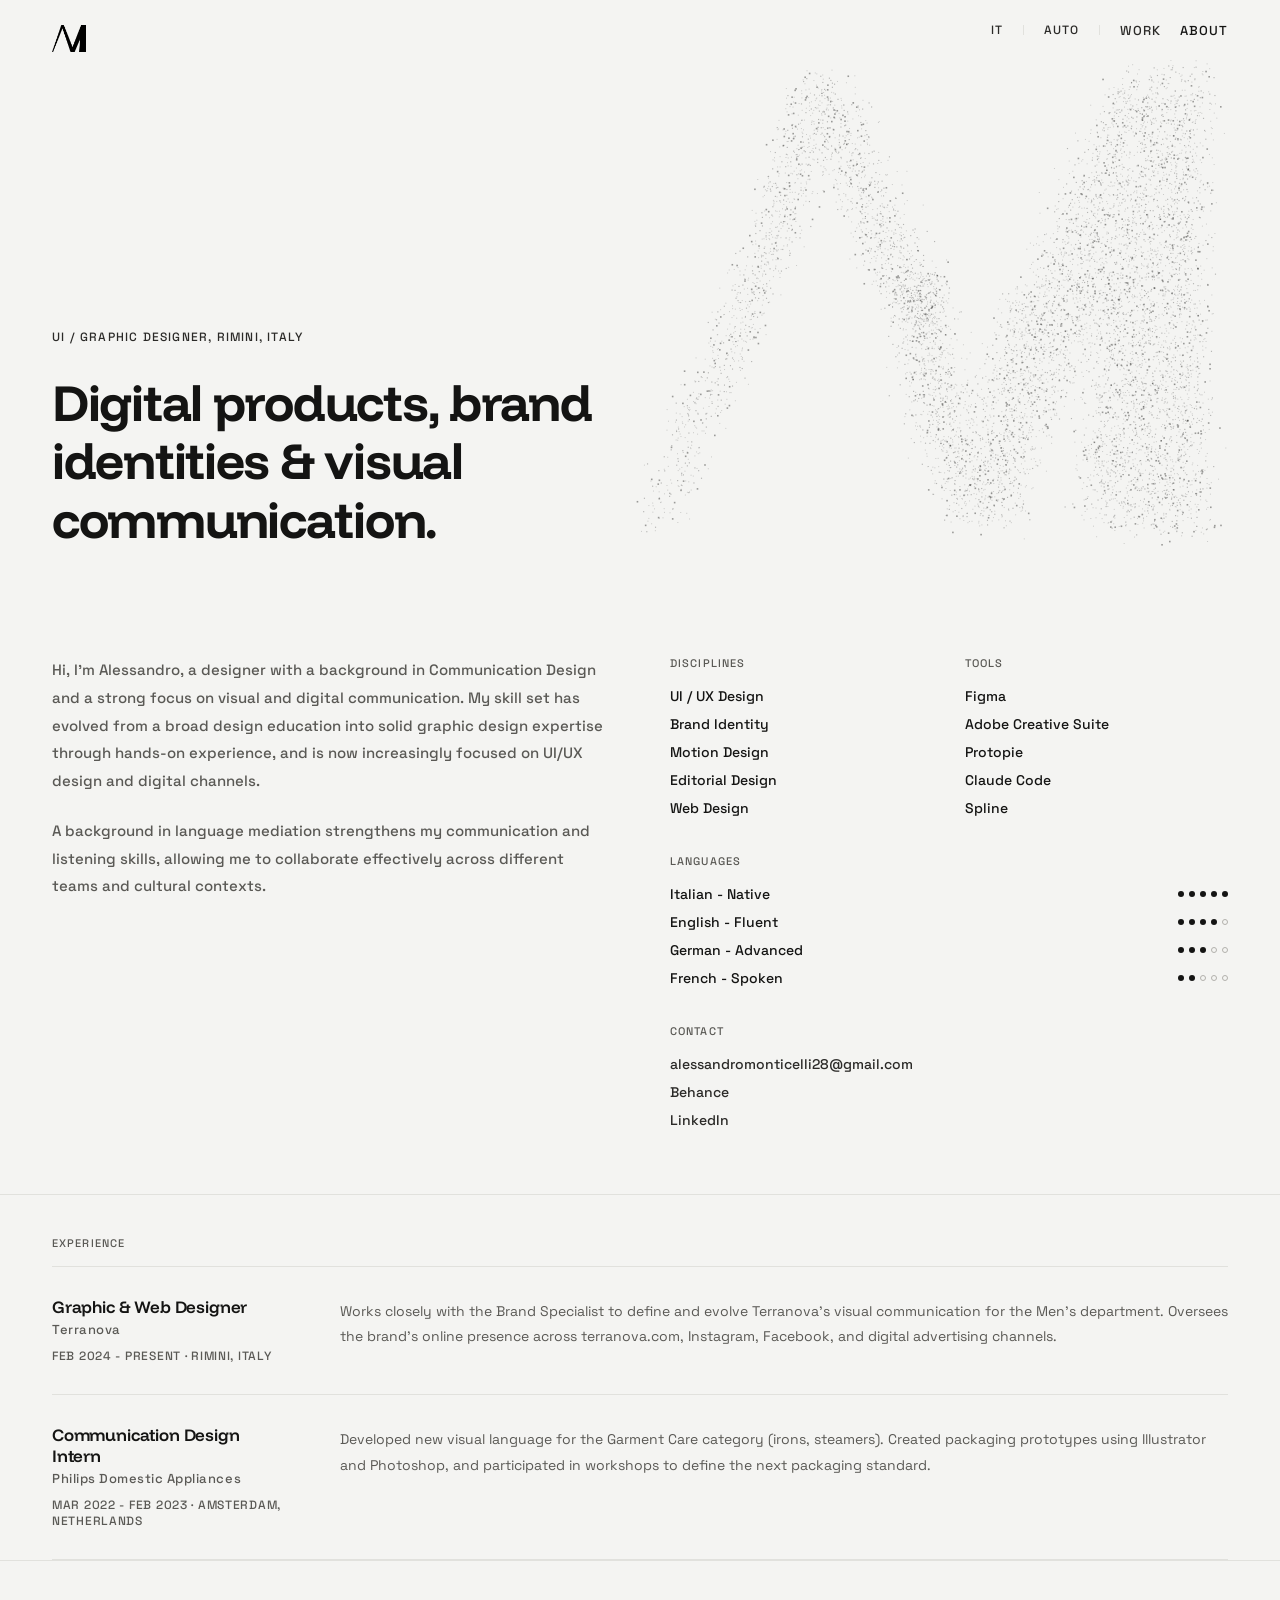
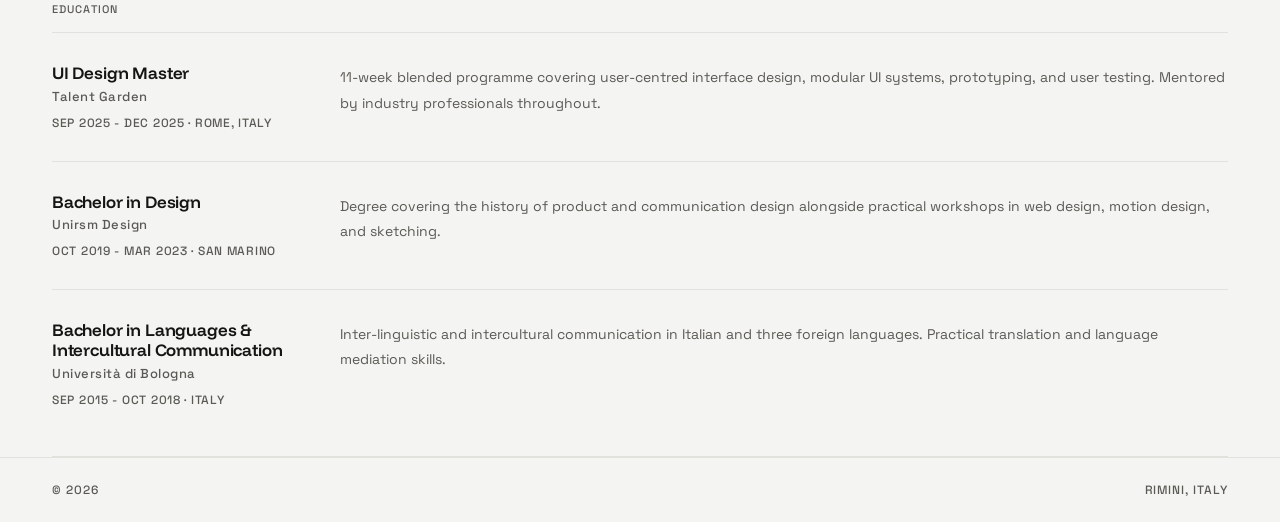
==== commit 1bc959b6: "Favicon ritagliata come il logo, lime in tema scuro; aggiunge CLAUDE.md - favicon.svg: maschera rett" ====
--- a/about.html
+++ b/about.html
@@ -4,7 +4,7 @@
   <meta charset="UTF-8">
   <meta name="viewport" content="width=device-width, initial-scale=1.0">
   <title>About - Alessandro Monticelli</title>
-  <link rel="icon" type="image/svg+xml" href="favicon.svg">
+  <link rel="icon" type="image/svg+xml" href="favicon.svg?v=2">
   <link rel="preconnect" href="https://fonts.googleapis.com">
   <link rel="preconnect" href="https://fonts.gstatic.com" crossorigin>
   <link href="https://fonts.googleapis.com/css2?family=Funnel+Display:wght@400;500;600;700;800&family=Space+Grotesk:wght@300;400;500&display=swap" rel="stylesheet">
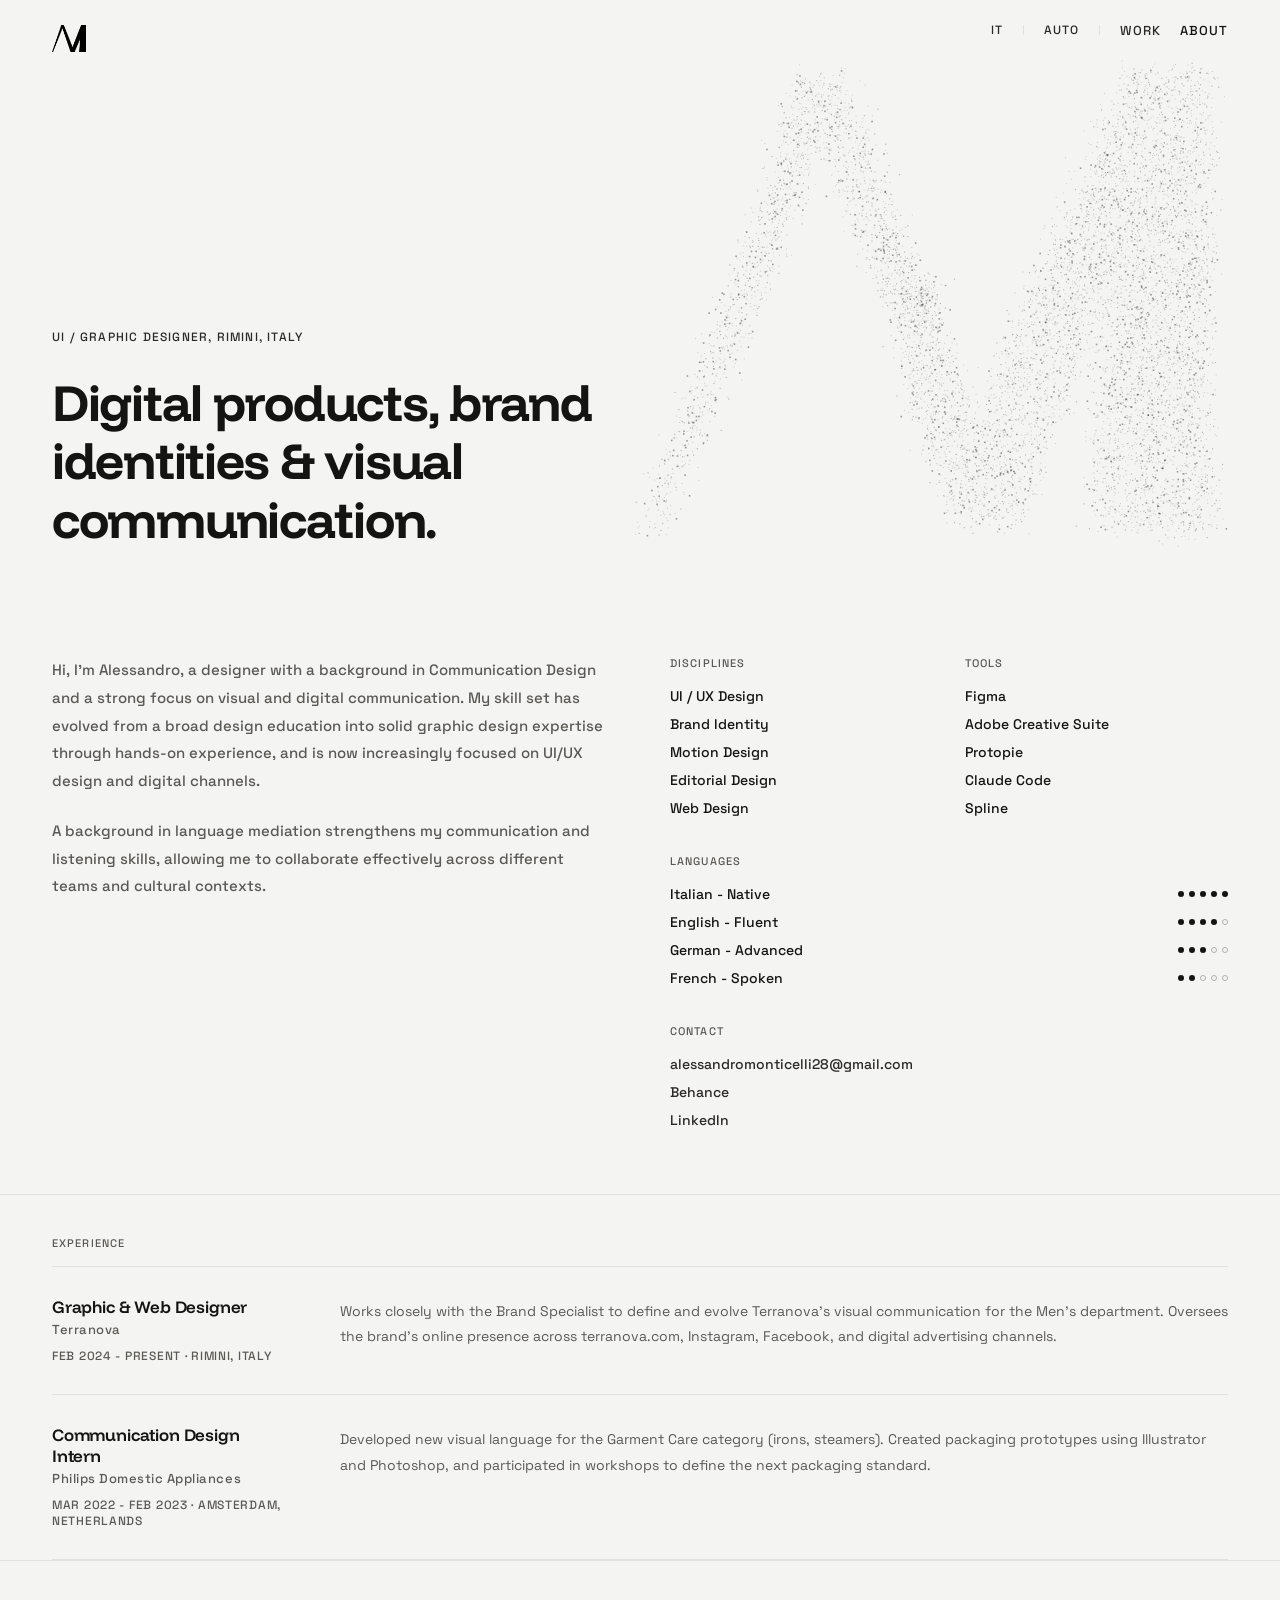
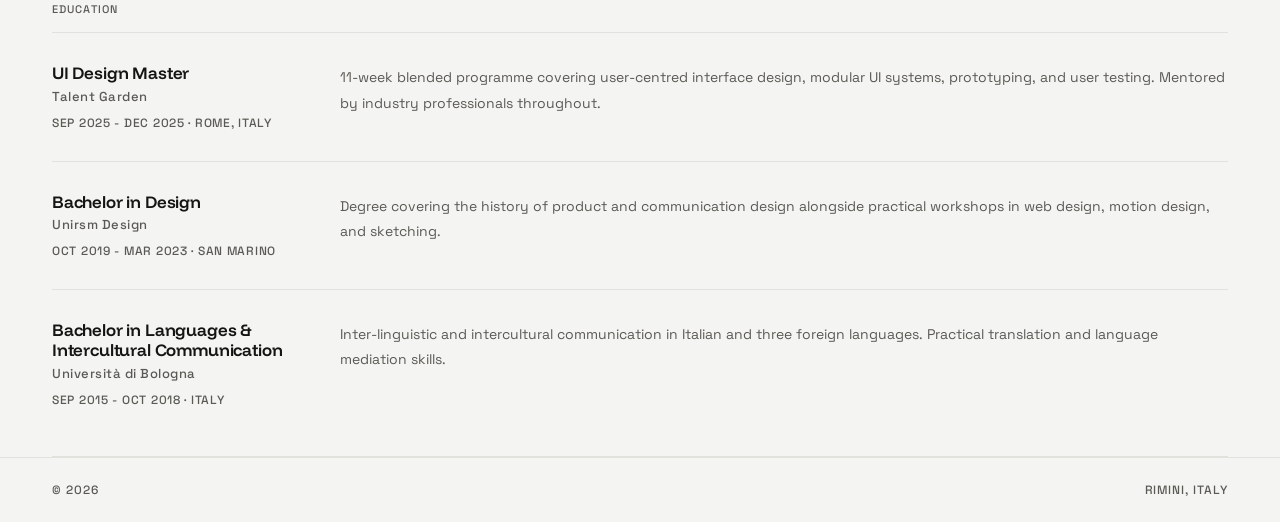
==== commit 3a64c2e8: "Brief: step navigabili liberamente, elenco delle sezioni mancanti all'invio; favicon lime affidabile" ====
--- a/about.html
+++ b/about.html
@@ -4,7 +4,9 @@
   <meta charset="UTF-8">
   <meta name="viewport" content="width=device-width, initial-scale=1.0">
   <title>About - Alessandro Monticelli</title>
-  <link rel="icon" type="image/svg+xml" href="favicon.svg?v=2">
+  <link rel="icon" type="image/svg+xml" href="favicon.svg?v=3">
+  <!-- Favicon lime col tema scuro: cambia file invece di affidarsi al media query dentro l'SVG, che il browser tiene in cache -->
+  <script>(function(){var l=document.querySelector('link[rel="icon"]'),m=matchMedia('(prefers-color-scheme: dark)');function u(){l.href=m.matches?'favicon-dark.svg?v=3':'favicon.svg?v=3'}u();m.addEventListener('change',u)})();</script>
   <link rel="preconnect" href="https://fonts.googleapis.com">
   <link rel="preconnect" href="https://fonts.gstatic.com" crossorigin>
   <link href="https://fonts.googleapis.com/css2?family=Funnel+Display:wght@400;500;600;700;800&family=Space+Grotesk:wght@300;400;500&display=swap" rel="stylesheet">
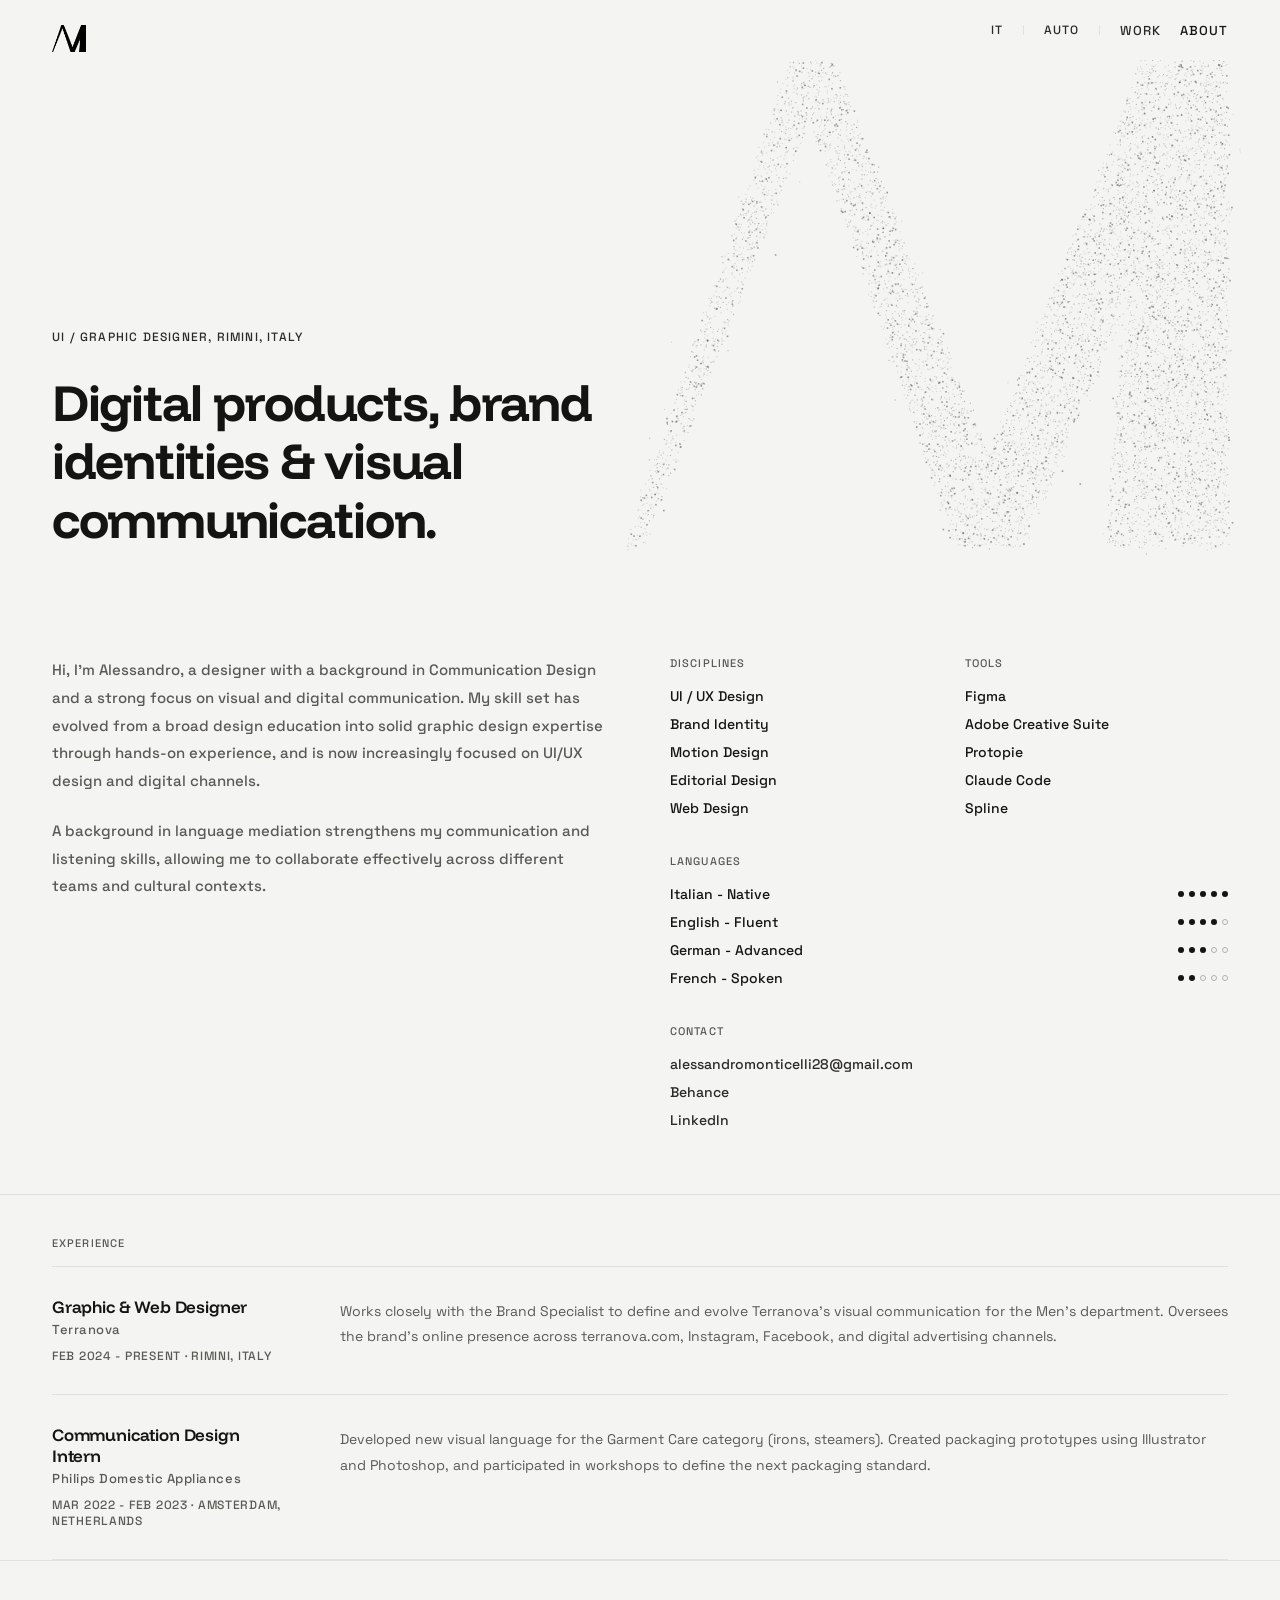
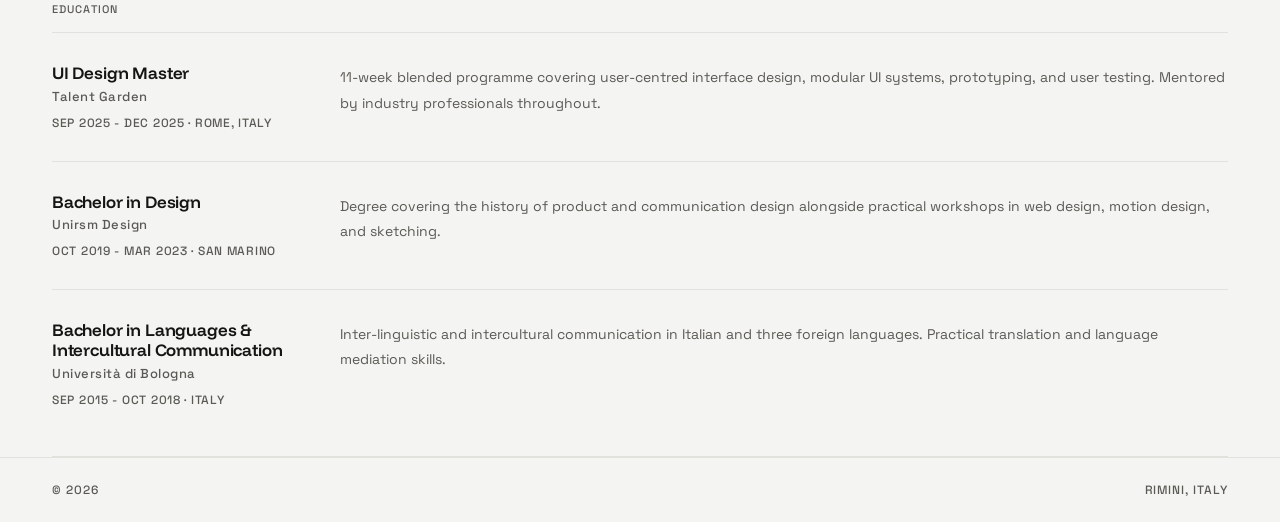
==== commit 96ab7133: "Tasti magnetici con leggero riflesso di luce sotto al cursore Effetto in script.js e style.css, quin" ====
--- a/about.html
+++ b/about.html
@@ -10,7 +10,7 @@
   <link rel="preconnect" href="https://fonts.googleapis.com">
   <link rel="preconnect" href="https://fonts.gstatic.com" crossorigin>
   <link href="https://fonts.googleapis.com/css2?family=Funnel+Display:wght@400;500;600;700;800&family=Space+Grotesk:wght@300;400;500&display=swap" rel="stylesheet">
-  <link rel="stylesheet" href="style.css?v=63c426c1">
+  <link rel="stylesheet" href="style.css?v=64">
 </head>
 <body>
 
@@ -202,6 +202,6 @@
     <span data-i18n="footerLocation">Rimini, Italy</span>
   </footer>
 
-  <script src="script.js?v=63c426c1"></script>
+  <script src="script.js?v=64"></script>
 </body>
 </html>
--- a/style.css
+++ b/style.css
@@ -1016,3 +1016,20 @@
   }
 
 }
+
+/* ─── Tasti magnetici: riflesso di luce sotto al cursore (vedi script.js) ── */
+.has-glow { position: relative; isolation: isolate; }
+.has-glow::before {
+  content: '';
+  position: absolute;
+  inset: 0;
+  z-index: -1;
+  border-radius: inherit;
+  pointer-events: none;
+  background: radial-gradient(circle 46px at var(--gx, 50%) var(--gy, 50%), var(--glow, rgba(255,255,255,0.2)), transparent 100%);
+  opacity: 0;
+  transition: opacity 0.45s ease;
+}
+.has-glow.is-lit::before { opacity: 1; }
+/* Su tasti trasparenti o chiari la luce bianca non si vedrebbe: uso il colore del testo, molto tenue */
+.btn-ghost.has-glow, .icon-btn.has-glow { --glow: color-mix(in srgb, currentColor 7%, transparent); }
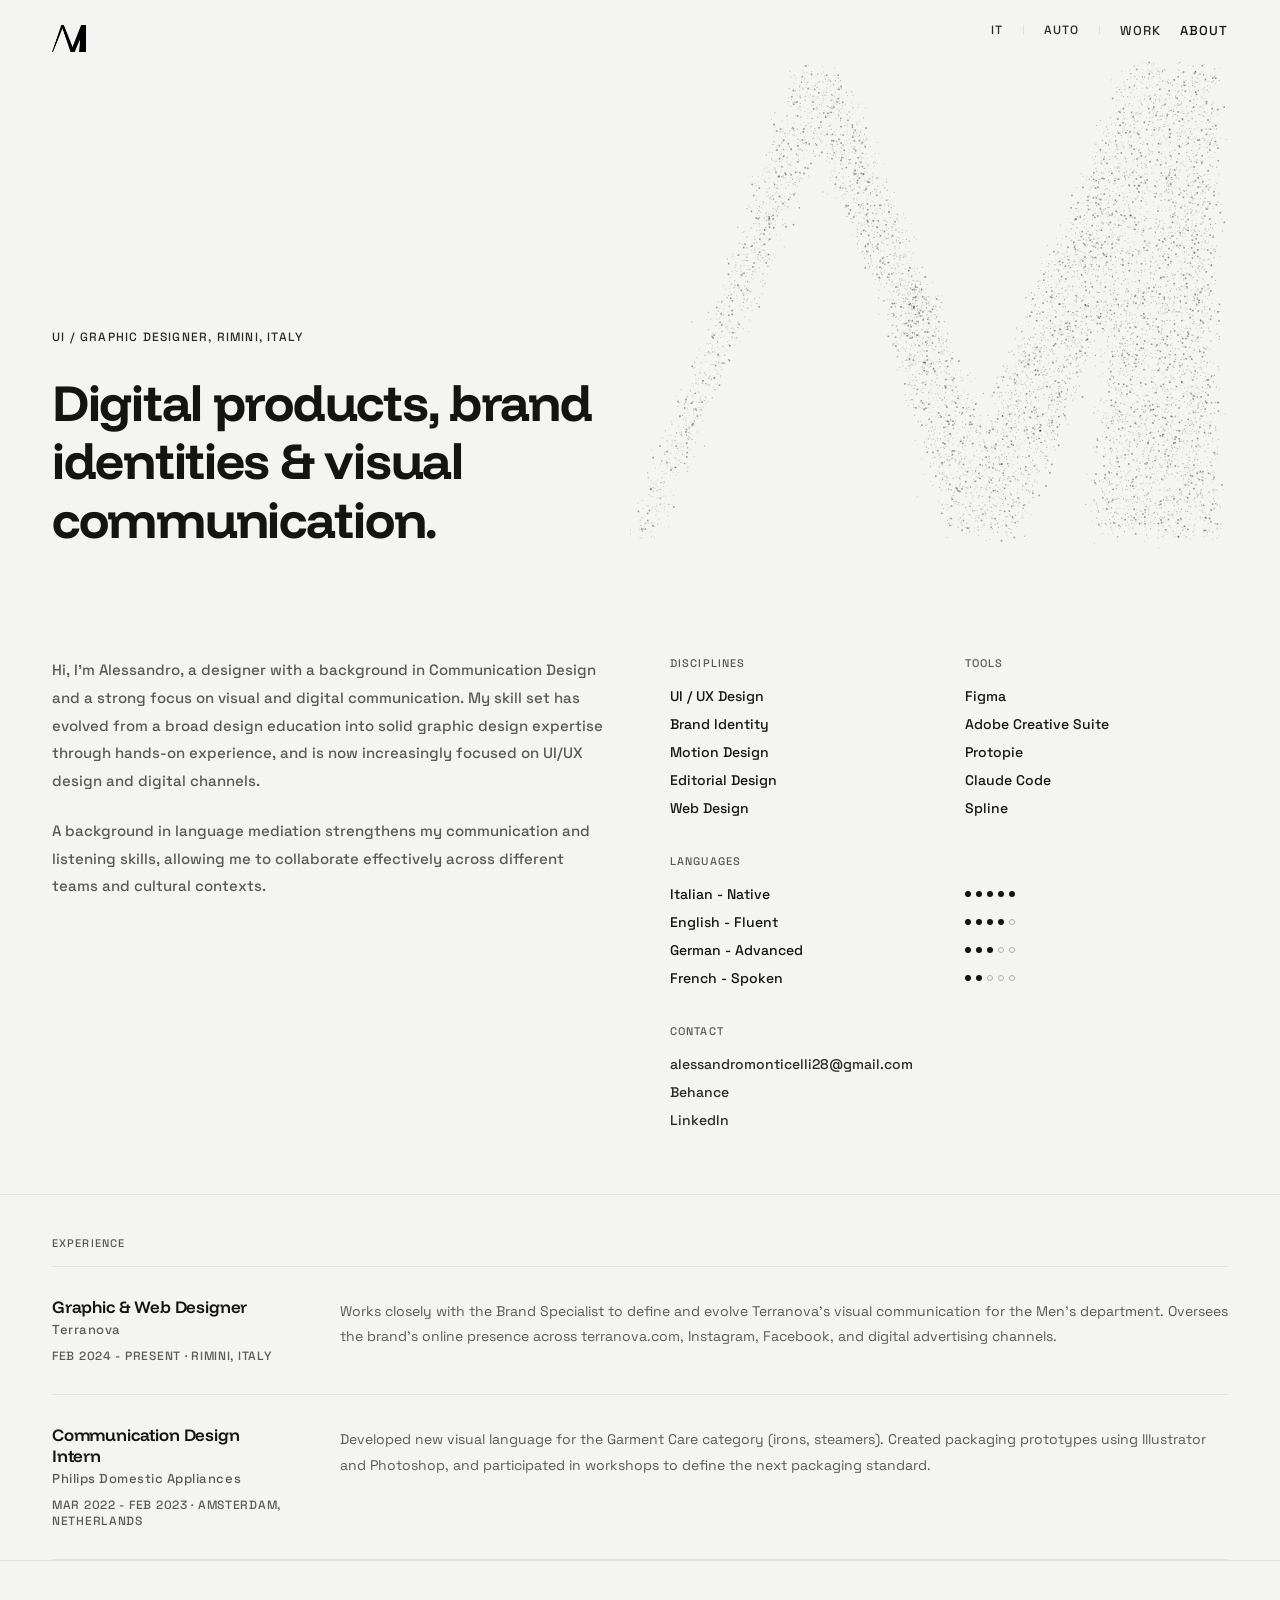
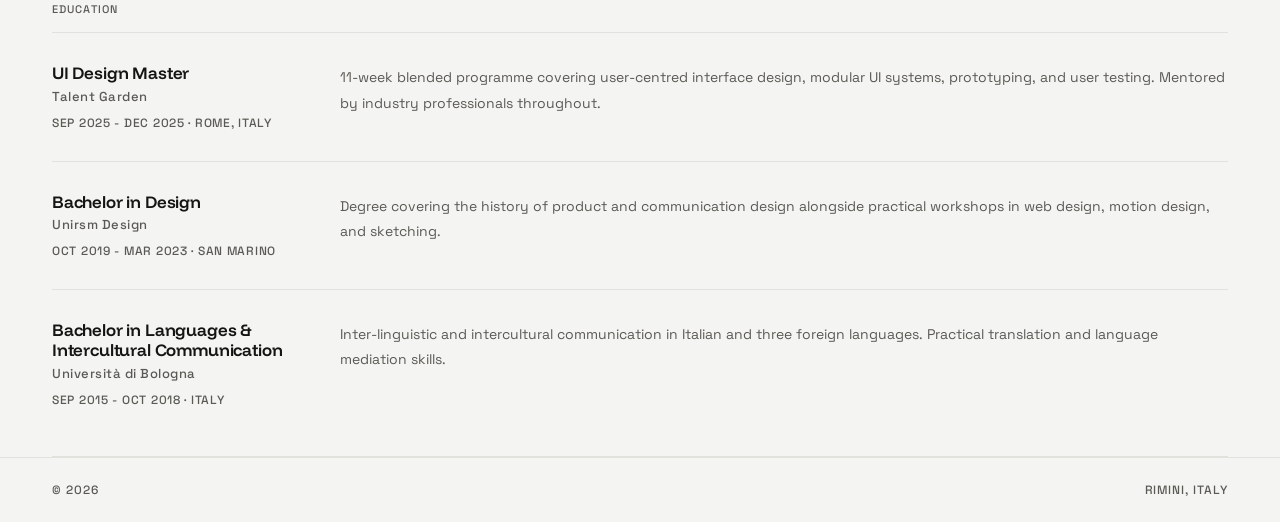
==== commit 1a131e65: "About: bio più stretta, pallini delle lingue allineati alla colonna Strumenti Co-Authored-By: Claude" ====
--- a/about.html
+++ b/about.html
@@ -10,7 +10,7 @@
   <link rel="preconnect" href="https://fonts.googleapis.com">
   <link rel="preconnect" href="https://fonts.gstatic.com" crossorigin>
   <link href="https://fonts.googleapis.com/css2?family=Funnel+Display:wght@400;500;600;700;800&family=Space+Grotesk:wght@300;400;500&display=swap" rel="stylesheet">
-  <link rel="stylesheet" href="style.css?v=64">
+  <link rel="stylesheet" href="style.css?v=65">
 </head>
 <body>
 
--- a/style.css
+++ b/style.css
@@ -803,6 +803,7 @@
   display: flex;
   flex-direction: column;
   gap: 22px;
+  max-width: 600px;   /* righe più corte: il testo resta a sinistra senza occupare mezza pagina */
 }
 
 .about-bio p {
@@ -855,9 +856,11 @@
 .sidebar-block a:hover { color: var(--ink); transform: scale(1.08); }
 
 /* Language dots */
+/* Stesse colonne di Discipline/Strumenti: i pallini partono sotto "Strumenti" */
 .lang-item {
-  display: flex;
-  justify-content: space-between;
+  display: grid;
+  grid-template-columns: 1fr 1fr;
+  gap: 32px;
   align-items: center;
   line-height: 2;
 }
@@ -866,8 +869,6 @@
   display: flex;
   gap: 5px;
   align-items: center;
-  flex-shrink: 0;
-  margin-left: 12px;
 }
 
 .ldot {
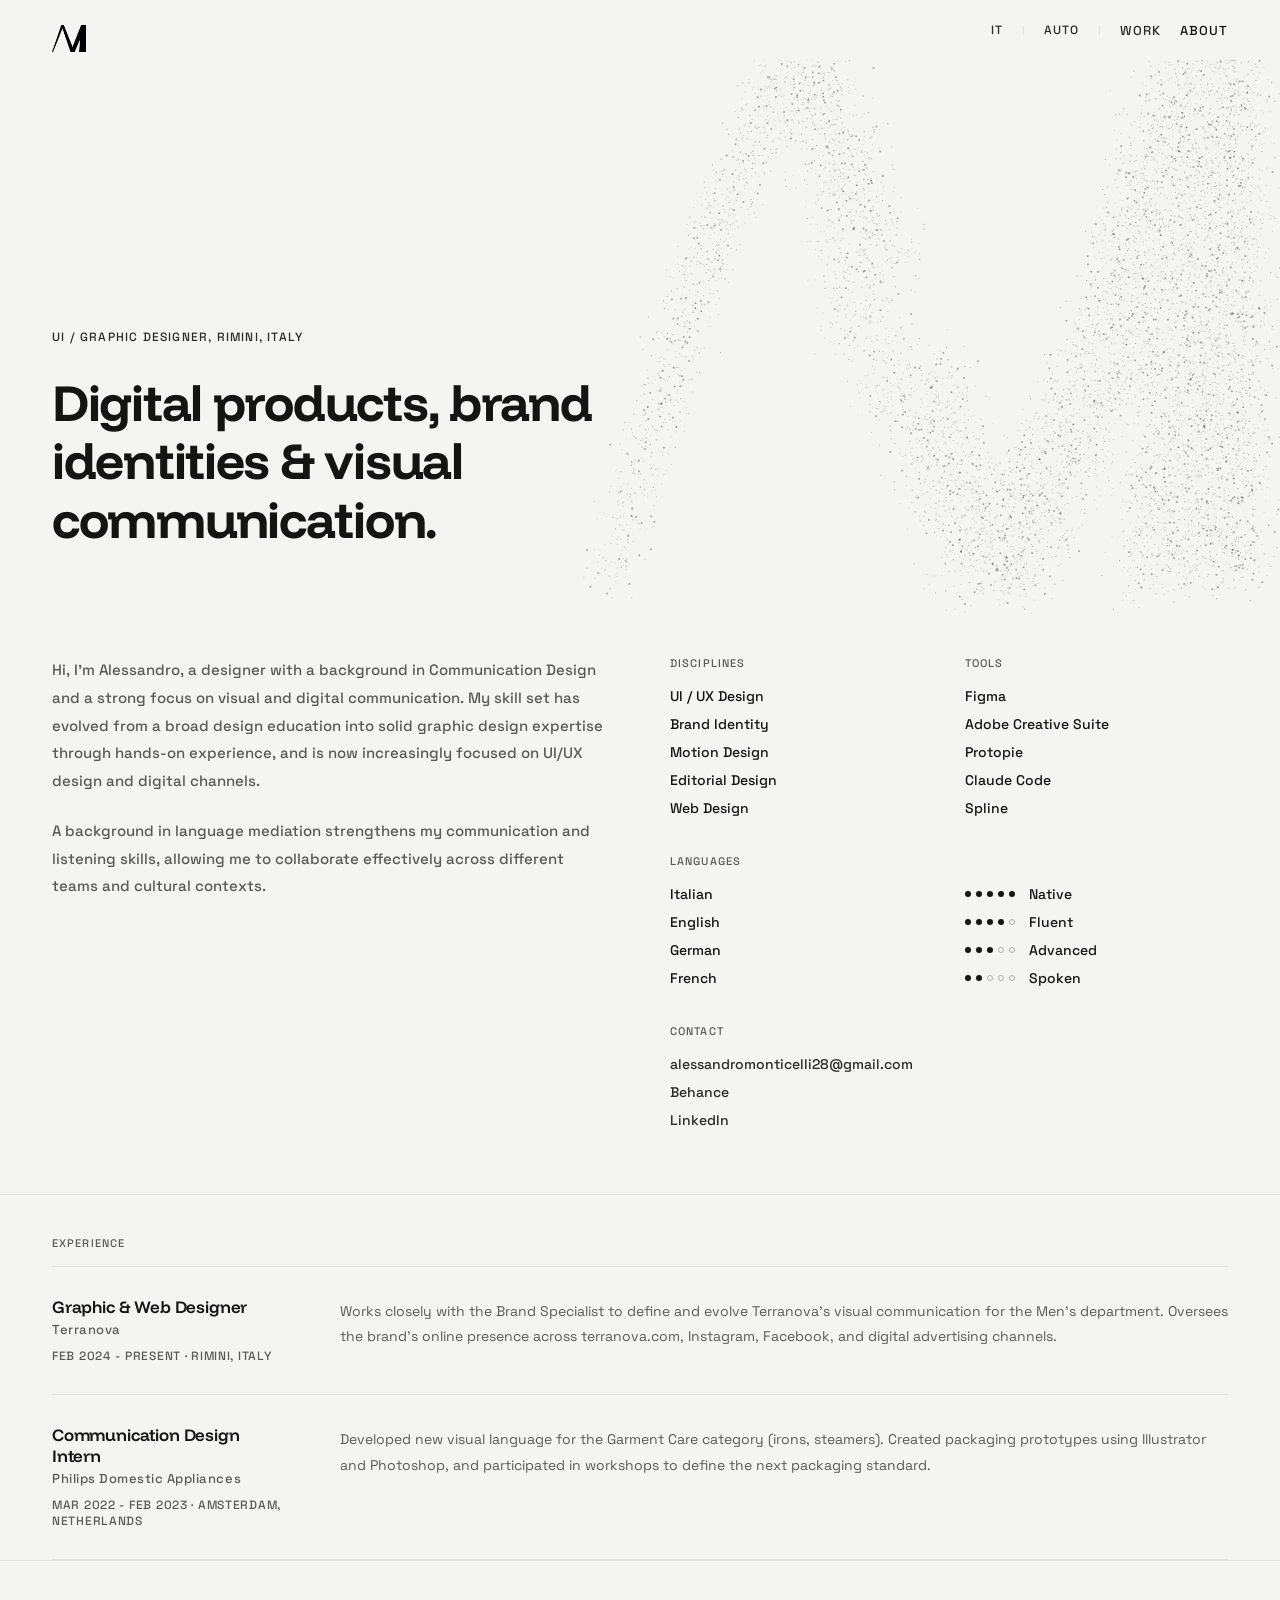
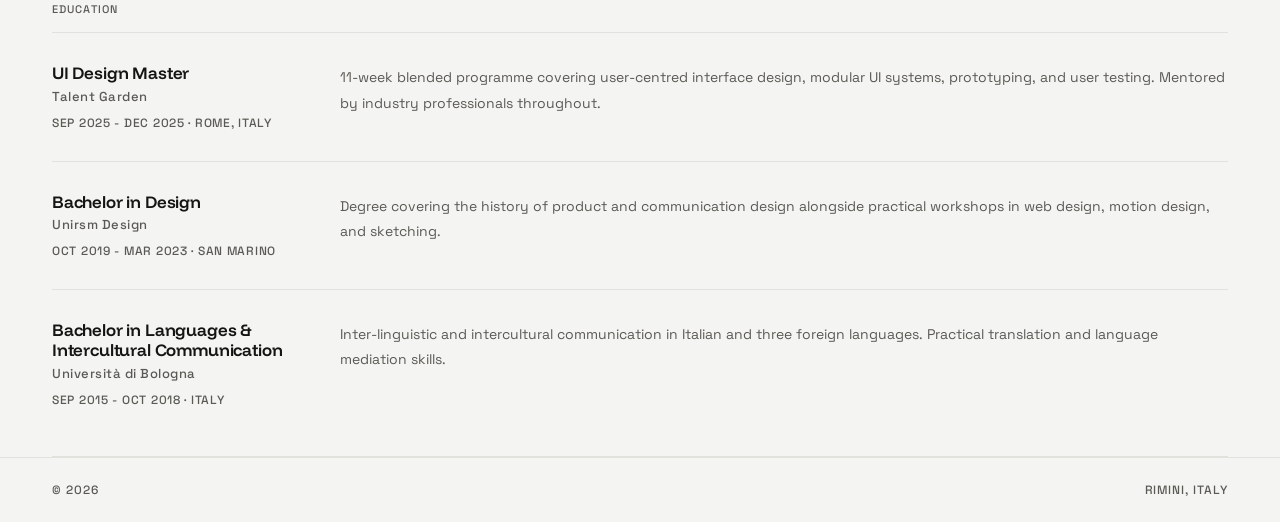
==== commit aab6eaff: "About: livello della lingua a destra dei pallini Co-Authored-By: Claude Opus 5.5 <noreply@anthropic." ====
--- a/about.html
+++ b/about.html
@@ -10,7 +10,7 @@
   <link rel="preconnect" href="https://fonts.googleapis.com">
   <link rel="preconnect" href="https://fonts.gstatic.com" crossorigin>
   <link href="https://fonts.googleapis.com/css2?family=Funnel+Display:wght@400;500;600;700;800&family=Space+Grotesk:wght@300;400;500&display=swap" rel="stylesheet">
-  <link rel="stylesheet" href="style.css?v=65">
+  <link rel="stylesheet" href="style.css?v=66">
 </head>
 <body>
 
@@ -88,27 +88,39 @@
           <span class="sidebar-label" data-i18n="languagesLabel">Languages</span>
           <ul>
             <li class="lang-item">
-              <span data-i18n="langIt">Italian - Native</span>
-              <span class="lang-dots">
-                <i class="ldot on"></i><i class="ldot on"></i><i class="ldot on"></i><i class="ldot on"></i><i class="ldot on"></i>
-              </span>
-            </li>
-            <li class="lang-item">
-              <span data-i18n="langEn">English - Fluent</span>
-              <span class="lang-dots">
-                <i class="ldot on"></i><i class="ldot on"></i><i class="ldot on"></i><i class="ldot on"></i><i class="ldot off"></i>
-              </span>
-            </li>
-            <li class="lang-item">
-              <span data-i18n="langDe">German - Advanced</span>
-              <span class="lang-dots">
-                <i class="ldot on"></i><i class="ldot on"></i><i class="ldot on"></i><i class="ldot off"></i><i class="ldot off"></i>
-              </span>
-            </li>
-            <li class="lang-item">
-              <span data-i18n="langFr">French - Spoken</span>
-              <span class="lang-dots">
-                <i class="ldot on"></i><i class="ldot on"></i><i class="ldot off"></i><i class="ldot off"></i><i class="ldot off"></i>
+              <span data-i18n="langIt">Italian</span>
+              <span class="lang-level">
+                <span class="lang-dots">
+                  <i class="ldot on"></i><i class="ldot on"></i><i class="ldot on"></i><i class="ldot on"></i><i class="ldot on"></i>
+                </span>
+                <span data-i18n="langItLvl">Native</span>
+              </span>
+            </li>
+            <li class="lang-item">
+              <span data-i18n="langEn">English</span>
+              <span class="lang-level">
+                <span class="lang-dots">
+                  <i class="ldot on"></i><i class="ldot on"></i><i class="ldot on"></i><i class="ldot on"></i><i class="ldot off"></i>
+                </span>
+                <span data-i18n="langEnLvl">Fluent</span>
+              </span>
+            </li>
+            <li class="lang-item">
+              <span data-i18n="langDe">German</span>
+              <span class="lang-level">
+                <span class="lang-dots">
+                  <i class="ldot on"></i><i class="ldot on"></i><i class="ldot on"></i><i class="ldot off"></i><i class="ldot off"></i>
+                </span>
+                <span data-i18n="langDeLvl">Advanced</span>
+              </span>
+            </li>
+            <li class="lang-item">
+              <span data-i18n="langFr">French</span>
+              <span class="lang-level">
+                <span class="lang-dots">
+                  <i class="ldot on"></i><i class="ldot on"></i><i class="ldot off"></i><i class="ldot off"></i><i class="ldot off"></i>
+                </span>
+                <span data-i18n="langFrLvl">Spoken</span>
               </span>
             </li>
           </ul>
@@ -202,6 +214,6 @@
     <span data-i18n="footerLocation">Rimini, Italy</span>
   </footer>
 
-  <script src="script.js?v=64"></script>
+  <script src="script.js?v=65"></script>
 </body>
 </html>
--- a/style.css
+++ b/style.css
@@ -865,6 +865,12 @@
   line-height: 2;
 }
 
+.lang-level {
+  display: flex;
+  align-items: center;
+  gap: 14px;
+}
+
 .lang-dots {
   display: flex;
   gap: 5px;
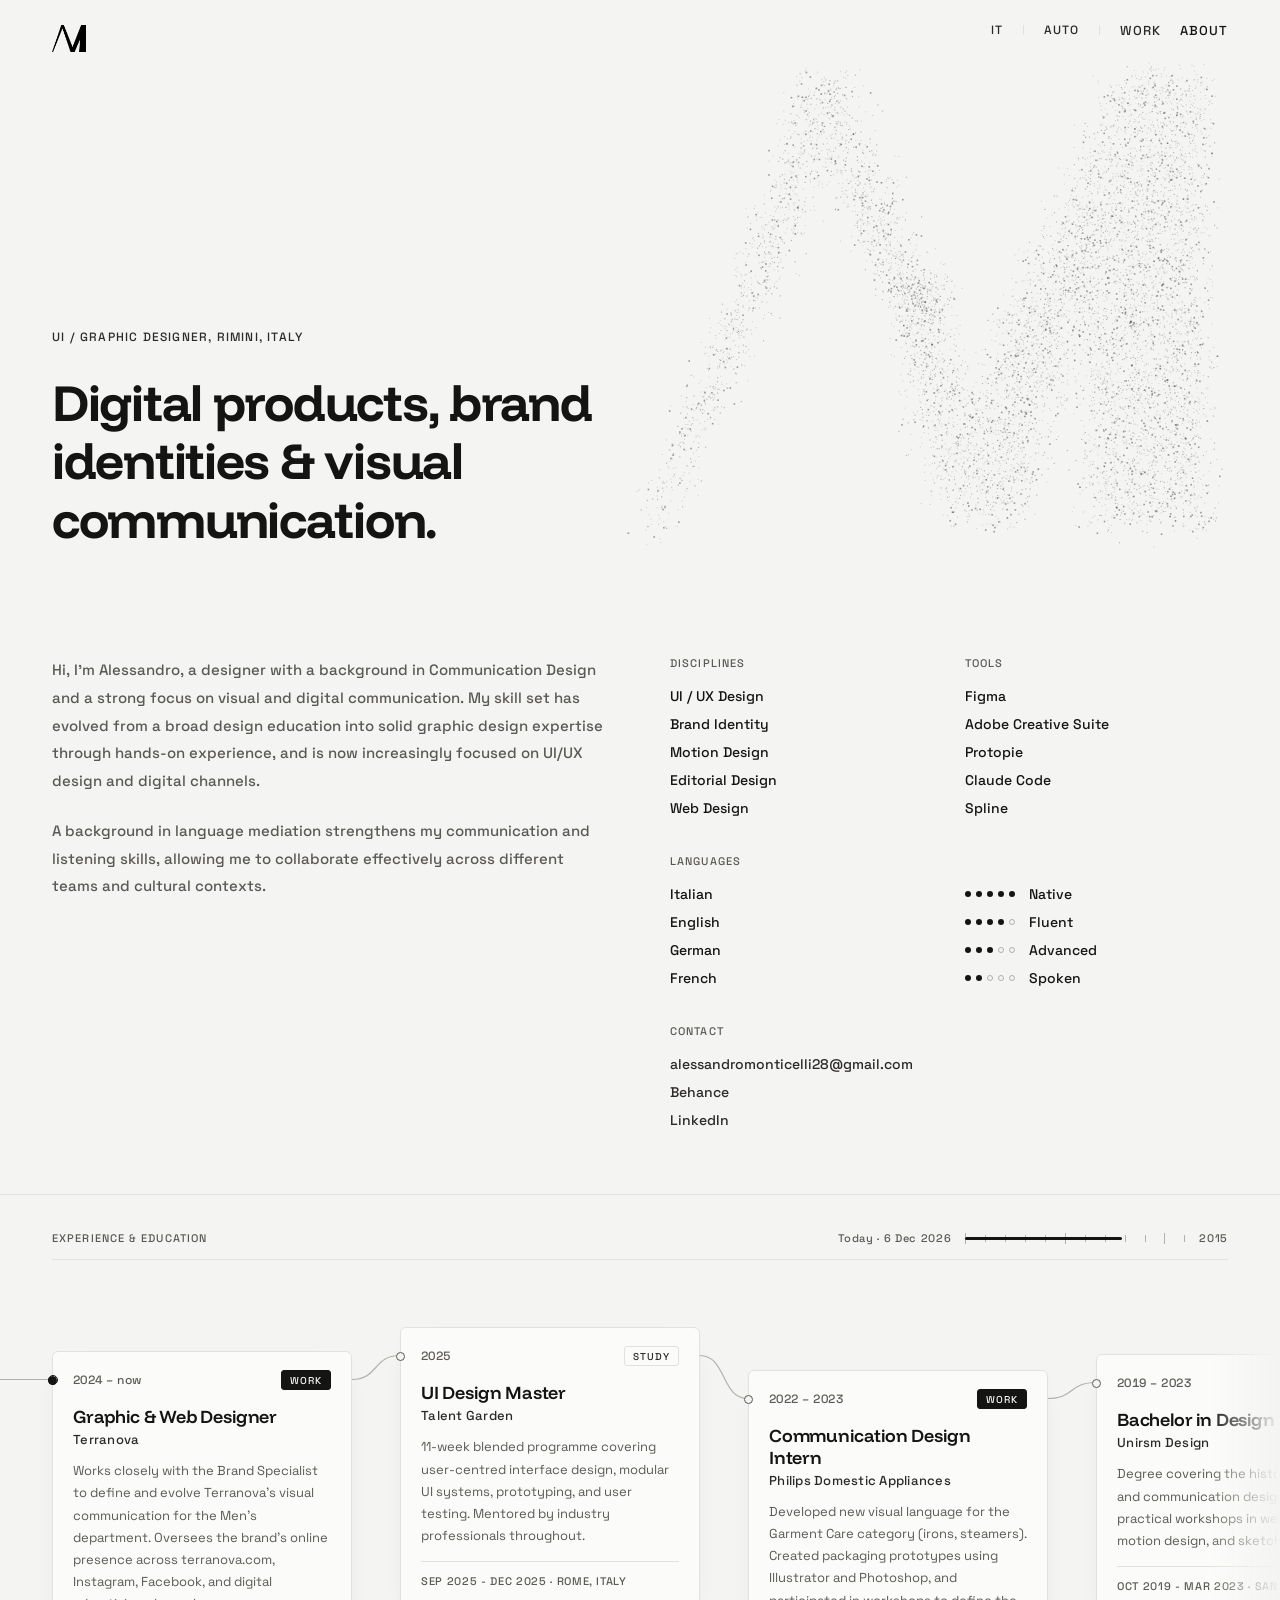
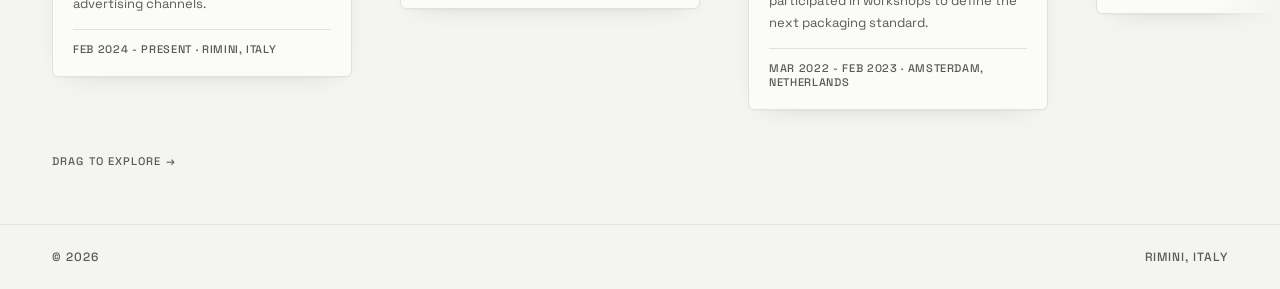
==== commit db0a4a2d: "About: timeline orizzontale di esperienza e formazione - Esperienza e formazione unite in un'unica f" ====
--- a/about.html
+++ b/about.html
@@ -10,7 +10,7 @@
   <link rel="preconnect" href="https://fonts.googleapis.com">
   <link rel="preconnect" href="https://fonts.gstatic.com" crossorigin>
   <link href="https://fonts.googleapis.com/css2?family=Funnel+Display:wght@400;500;600;700;800&family=Space+Grotesk:wght@300;400;500&display=swap" rel="stylesheet">
-  <link rel="stylesheet" href="style.css?v=66">
+  <link rel="stylesheet" href="style.css?v=67">
 </head>
 <body>
 
@@ -138,73 +138,89 @@
       </aside>
     </section>
 
-    <!-- Experience -->
-    <section class="about-section">
-      <div class="section-header">
-        <span class="section-label" data-i18n="experienceLabel">Experience</span>
-      </div>
-
-      <div class="exp-row">
-        <div class="exp-left">
-          <p class="exp-role">Graphic &amp; Web Designer</p>
-          <p class="exp-company">Terranova</p>
-          <p class="exp-period" data-i18n="exp1Period">Feb 2024 - Present · Rimini, Italy</p>
-        </div>
-        <div class="exp-right">
-          <p class="exp-desc" data-i18n="exp1Desc">Works closely with the Brand Specialist to define and evolve Terranova's visual communication for the Men's department. Oversees the brand's online presence across terranova.com, Instagram, Facebook, and digital advertising channels.</p>
-        </div>
-      </div>
-
-      <div class="exp-row">
-        <div class="exp-left">
-          <p class="exp-role">Communication Design Intern</p>
-          <p class="exp-company">Philips Domestic Appliances</p>
-          <p class="exp-period" data-i18n="exp2Period">Mar 2022 - Feb 2023 · Amsterdam, Netherlands</p>
-        </div>
-        <div class="exp-right">
-          <p class="exp-desc" data-i18n="exp2Desc">Developed new visual language for the Garment Care category (irons, steamers). Created packaging prototypes using Illustrator and Photoshop, and participated in workshops to define the next packaging standard.</p>
-        </div>
-      </div>
-    </section>
-
-    <!-- Education -->
-    <section class="about-section">
-      <div class="section-header">
-        <span class="section-label" data-i18n="educationLabel">Education</span>
-      </div>
-
-      <div class="exp-row">
-        <div class="exp-left">
-          <p class="exp-role">UI Design Master</p>
-          <p class="exp-company">Talent Garden</p>
-          <p class="exp-period" data-i18n="edu1Period">Sep 2025 - Dec 2025 · Rome, Italy</p>
-        </div>
-        <div class="exp-right">
-          <p class="exp-desc" data-i18n="edu1Desc">11-week blended programme covering user-centred interface design, modular UI systems, prototyping, and user testing. Mentored by industry professionals throughout.</p>
-        </div>
-      </div>
-
-      <div class="exp-row">
-        <div class="exp-left">
-          <p class="exp-role">Bachelor in Design</p>
-          <p class="exp-company">Unirsm Design</p>
-          <p class="exp-period" data-i18n="edu2Period">Oct 2019 - Mar 2023 · San Marino</p>
-        </div>
-        <div class="exp-right">
-          <p class="exp-desc" data-i18n="edu2Desc">Degree covering the history of product and communication design alongside practical workshops in web design, motion design, and sketching.</p>
-        </div>
-      </div>
-
-      <div class="exp-row about-footer-pad">
-        <div class="exp-left">
-          <p class="exp-role">Bachelor in Languages &amp; Intercultural Communication</p>
-          <p class="exp-company">Università di Bologna</p>
-          <p class="exp-period" data-i18n="edu3Period">Sep 2015 - Oct 2018 · Italy</p>
-        </div>
-        <div class="exp-right">
-          <p class="exp-desc" data-i18n="edu3Desc">Inter-linguistic and intercultural communication in Italian and three foreign languages. Practical translation and language mediation skills.</p>
-        </div>
-      </div>
+    <!-- Experience + Education: timeline orizzontale, dalla più recente -->
+    <section class="about-section tl-section">
+      <div class="section-header tl-header">
+        <span class="section-label" data-i18n="pathLabel">Experience &amp; Education</span>
+        <div class="tl-ruler" id="tlRuler" aria-hidden="true">
+          <span class="tl-today"><span data-i18n="tlToday">Today</span> · <span id="tlDate"></span></span>
+          <span class="tl-ticks" id="tlTicks"><span class="tl-thumb" id="tlThumb"></span></span>
+          <span class="tl-start">2015</span>
+        </div>
+      </div>
+
+      <div class="tl" id="timeline" tabindex="0" role="region" aria-labelledby="tlLabel">
+        <span id="tlLabel" class="visually-hidden" data-i18n="tlRegion">Timeline: drag or scroll sideways</span>
+        <svg class="tl-line" id="tlLine" aria-hidden="true"><path class="tl-path"/></svg>
+        <ol class="tl-track">
+        <li class="tl-item is-current" style="--y: 0px">
+          <article class="tl-card">
+            <span class="tl-node" aria-hidden="true"></span>
+            <div class="tl-top">
+              <span class="tl-years">2024 – <span data-i18n="tlNow">now</span></span>
+              <span class="tl-tag tl-tag--work" data-i18n="tagWork">Work</span>
+            </div>
+            <h3 class="tl-role">Graphic &amp; Web Designer</h3>
+            <p class="tl-company">Terranova</p>
+            <p class="tl-desc" data-i18n="exp1Desc">Works closely with the Brand Specialist to define and evolve Terranova's visual communication for the Men's department. Oversees the brand's online presence across terranova.com, Instagram, Facebook, and digital advertising channels.</p>
+            <p class="tl-period" data-i18n="exp1Period">Feb 2024 - Present · Rimini, Italy</p>
+          </article>
+        </li>
+        <li class="tl-item" style="--y: -46px">
+          <article class="tl-card">
+            <span class="tl-node" aria-hidden="true"></span>
+            <div class="tl-top">
+              <span class="tl-years">2025</span>
+              <span class="tl-tag tl-tag--study" data-i18n="tagStudy">Study</span>
+            </div>
+            <h3 class="tl-role">UI Design Master</h3>
+            <p class="tl-company">Talent Garden</p>
+            <p class="tl-desc" data-i18n="edu1Desc">11-week blended programme covering user-centred interface design, modular UI systems, prototyping, and user testing. Mentored by industry professionals throughout.</p>
+            <p class="tl-period" data-i18n="edu1Period">Sep 2025 - Dec 2025 · Rome, Italy</p>
+          </article>
+        </li>
+        <li class="tl-item" style="--y: 26px">
+          <article class="tl-card">
+            <span class="tl-node" aria-hidden="true"></span>
+            <div class="tl-top">
+              <span class="tl-years">2022 – 2023</span>
+              <span class="tl-tag tl-tag--work" data-i18n="tagWork">Work</span>
+            </div>
+            <h3 class="tl-role">Communication Design Intern</h3>
+            <p class="tl-company">Philips Domestic Appliances</p>
+            <p class="tl-desc" data-i18n="exp2Desc">Developed new visual language for the Garment Care category (irons, steamers). Created packaging prototypes using Illustrator and Photoshop, and participated in workshops to define the next packaging standard.</p>
+            <p class="tl-period" data-i18n="exp2Period">Mar 2022 - Feb 2023 · Amsterdam, Netherlands</p>
+          </article>
+        </li>
+        <li class="tl-item" style="--y: -30px">
+          <article class="tl-card">
+            <span class="tl-node" aria-hidden="true"></span>
+            <div class="tl-top">
+              <span class="tl-years">2019 – 2023</span>
+              <span class="tl-tag tl-tag--study" data-i18n="tagStudy">Study</span>
+            </div>
+            <h3 class="tl-role">Bachelor in Design</h3>
+            <p class="tl-company">Unirsm Design</p>
+            <p class="tl-desc" data-i18n="edu2Desc">Degree covering the history of product and communication design alongside practical workshops in web design, motion design, and sketching.</p>
+            <p class="tl-period" data-i18n="edu2Period">Oct 2019 - Mar 2023 · San Marino</p>
+          </article>
+        </li>
+        <li class="tl-item" style="--y: 34px">
+          <article class="tl-card">
+            <span class="tl-node" aria-hidden="true"></span>
+            <div class="tl-top">
+              <span class="tl-years">2015 – 2018</span>
+              <span class="tl-tag tl-tag--study" data-i18n="tagStudy">Study</span>
+            </div>
+            <h3 class="tl-role">Bachelor in Languages &amp; Intercultural Communication</h3>
+            <p class="tl-company">Università di Bologna</p>
+            <p class="tl-desc" data-i18n="edu3Desc">Inter-linguistic and intercultural communication in Italian and three foreign languages. Practical translation and language mediation skills.</p>
+            <p class="tl-period" data-i18n="edu3Period">Sep 2015 - Oct 2018 · Italy</p>
+          </article>
+        </li>
+        </ol>
+      </div>
+      <p class="tl-hint" aria-hidden="true"><span data-i18n="tlHint">Drag to explore</span> <span class="tl-hint-arrow">→</span></p>
     </section>
 
   </main>
@@ -214,6 +230,6 @@
     <span data-i18n="footerLocation">Rimini, Italy</span>
   </footer>
 
-  <script src="script.js?v=65"></script>
+  <script src="script.js?v=66"></script>
 </body>
 </html>
--- a/style.css
+++ b/style.css
@@ -10,6 +10,7 @@
   --ink-muted:    #5a5955;
   --ink-dim:      #b2b1ac;
   --rule:         #e1e1dd;
+  --card:         #fbfbf9;
   --accent:       #141413;
   --accent-on:    #f4f4f2;
   --dot-color:    rgba(20, 20, 18, 0.08);
@@ -34,6 +35,7 @@
   --ink-muted:    #8a857c;
   --ink-dim:      #3a3630;
   --rule:         #1e1c18;
+  --card:         #141210;
   --accent:       #c8f03a;
   --accent-on:    #0c0b09;
   --dot-color:    rgba(200, 240, 58, 0.12);
@@ -54,6 +56,7 @@
     --ink-muted:    #8a857c;
     --ink-dim:      #3a3630;
     --rule:         #1e1c18;
+    --card:         #141210;
     --accent:       #c8f03a;
     --accent-on:    #0c0b09;
     --dot-color:    rgba(200, 240, 58, 0.12);
@@ -1024,6 +1027,245 @@
 
 }
 
+/* ─── About: timeline orizzontale (esperienza + formazione) ───────── */
+.tl-section { padding: 0 0 56px; }
+.tl-header {
+  display: flex;
+  align-items: center;
+  justify-content: space-between;
+  gap: 32px;
+  margin: 0 var(--pad-x);
+}
+
+/* Righello degli anni: il tratto colorato indica la parte visibile */
+.tl-ruler {
+  display: flex;
+  align-items: center;
+  gap: 14px;
+  font-size: 11px;
+  font-weight: 500;
+  letter-spacing: 0.06em;
+  color: var(--ink-muted);
+  white-space: nowrap;
+  transition: opacity 0.3s ease;
+}
+.tl-ruler.is-idle { opacity: 0; pointer-events: none; }
+.tl-ticks {
+  position: relative;
+  display: flex;
+  justify-content: space-between;
+  align-items: center;
+  width: clamp(120px, 18vw, 220px);
+  height: 14px;
+  cursor: pointer;
+}
+.tl-ticks i {
+  display: block;
+  width: 1px;
+  height: 7px;
+  background: var(--ink-dim);
+}
+.tl-ticks i:nth-child(5n + 2) { height: 11px; }
+.tl-thumb {
+  position: absolute;
+  top: 50%;
+  left: 0;
+  height: 3px;
+  margin-top: -1.5px;
+  border-radius: 2px;
+  background: var(--accent);
+  width: var(--tw, 30%);
+  transform: translateX(var(--tx, 0px));
+}
+
+.tl {
+  position: relative;
+  overflow-x: auto;
+  overflow-y: hidden;
+  scrollbar-width: none;
+  overscroll-behavior-x: contain;
+  outline: none;
+  -webkit-mask-image: linear-gradient(90deg, transparent 0, #000 var(--fl, 0px), #000 calc(100% - var(--fr, 0px)), transparent 100%);
+          mask-image: linear-gradient(90deg, transparent 0, #000 var(--fl, 0px), #000 calc(100% - var(--fr, 0px)), transparent 100%);
+}
+.tl::-webkit-scrollbar { display: none; }
+.tl:focus-visible { box-shadow: inset 0 0 0 1px var(--ink-muted); }
+.tl.is-grabbing { user-select: none; }
+
+.tl-line {
+  position: absolute;
+  top: 0; left: 0;
+  pointer-events: none;
+  overflow: visible;
+}
+.tl-path {
+  fill: none;
+  stroke: var(--ink-dim);
+  stroke-width: 1.2;
+  stroke-linecap: round;
+}
+
+.tl-track {
+  position: relative;
+  display: flex;
+  align-items: center;
+  gap: 48px;
+  width: max-content;
+  list-style: none;
+  padding: 84px var(--pad-x) 70px;
+}
+
+.tl-item {
+  flex: 0 0 auto;
+  width: 300px;
+  transform: translateY(var(--y, 0px));
+}
+
+.tl-card {
+  position: relative;
+  background: var(--card);
+  border: 1px solid var(--rule);
+  border-radius: 6px;
+  padding: 18px 20px 20px;
+  box-shadow: 0 1px 2px rgba(20, 20, 18, 0.04), 0 10px 28px -18px rgba(20, 20, 18, 0.18);
+  transition: transform 0.5s var(--ease-out), box-shadow 0.5s var(--ease-out), border-color 0.3s ease;
+}
+.tl-item:hover .tl-card {
+  transform: translateY(-4px);
+  border-color: var(--ink-dim);
+  box-shadow: 0 1px 2px rgba(20, 20, 18, 0.05), 0 18px 34px -20px rgba(20, 20, 18, 0.28);
+}
+
+/* Punto sulla linea, sul bordo sinistro della scheda */
+.tl-node {
+  position: absolute;
+  left: -5px;
+  top: 24px;
+  width: 9px; height: 9px;
+  border-radius: 50%;
+  background: var(--bg);
+  border: 1.5px solid var(--ink-muted);
+}
+.is-current .tl-node {
+  background: var(--accent);
+  border-color: var(--accent);
+}
+.is-current .tl-node::after {
+  content: '';
+  position: absolute;
+  inset: -1.5px;
+  border-radius: 50%;
+  border: 1px solid var(--accent);
+  animation: tl-pulse 2.4s var(--ease-out) infinite;
+}
+@keyframes tl-pulse {
+  from { transform: scale(1); opacity: 0.8; }
+  to   { transform: scale(3); opacity: 0; }
+}
+
+.tl-top {
+  display: flex;
+  justify-content: space-between;
+  align-items: center;
+  gap: 12px;
+  margin-bottom: 16px;
+}
+.tl-years {
+  font-size: 12px;
+  font-weight: 500;
+  letter-spacing: 0.04em;
+  color: var(--ink-muted);
+  font-variant-numeric: tabular-nums;
+}
+.tl-tag {
+  font-size: 10px;
+  font-weight: 500;
+  letter-spacing: 0.1em;
+  text-transform: uppercase;
+  padding: 3px 8px 2px;
+  border-radius: 3px;
+  border: 1px solid var(--rule);
+  color: var(--ink-soft);
+}
+.tl-tag--work {
+  background: var(--accent);
+  border-color: var(--accent);
+  color: var(--accent-on);
+}
+
+.tl-role {
+  font-family: 'Funnel Display', sans-serif;
+  font-size: 18px;
+  font-weight: 600;
+  letter-spacing: -0.01em;
+  line-height: 1.2;
+  color: var(--ink);
+  margin-bottom: 4px;
+}
+.tl-company {
+  font-size: 13px;
+  font-weight: 500;
+  letter-spacing: 0.02em;
+  color: var(--ink-soft);
+  margin-bottom: 12px;
+}
+.tl-desc {
+  font-size: 13px;
+  line-height: 1.7;
+  color: var(--ink-muted);
+}
+.tl-period {
+  margin-top: 14px;
+  padding-top: 12px;
+  border-top: 1px solid var(--rule);
+  font-size: 11px;
+  font-weight: 500;
+  letter-spacing: 0.06em;
+  text-transform: uppercase;
+  color: var(--ink-muted);
+}
+
+.tl-hint {
+  margin: 0 var(--pad-x);
+  font-size: 11px;
+  font-weight: 500;
+  letter-spacing: 0.1em;
+  text-transform: uppercase;
+  color: var(--ink-muted);
+  transition: opacity 0.4s ease;
+}
+.tl-hint-arrow { display: inline-block; animation: tl-nudge 1.8s ease-in-out infinite; }
+@keyframes tl-nudge { 50% { transform: translateX(5px); } }
+.tl-hint.is-idle { opacity: 0; }
+
+/* Entrata: la linea si disegna e le schede compaiono una dopo l'altra */
+.tl.will-reveal .tl-card { opacity: 0; transform: translateY(18px); }
+.tl.will-reveal .tl-path { stroke-dashoffset: var(--len, 0); }
+.tl.is-revealed .tl-card {
+  opacity: 1;
+  transform: none;
+  transition: opacity 0.7s ease, transform 0.9s var(--ease-out), box-shadow 0.5s var(--ease-out), border-color 0.3s ease;
+  transition-delay: calc(var(--i, 0) * 110ms + 150ms), calc(var(--i, 0) * 110ms + 150ms), 0s, 0s;
+}
+.tl.is-revealed .tl-path {
+  stroke-dashoffset: 0;
+  transition: stroke-dashoffset 1.6s cubic-bezier(0.65, 0, 0.35, 1);
+}
+.tl.is-settled .tl-card { transition: transform 0.5s var(--ease-out), box-shadow 0.5s var(--ease-out), border-color 0.3s ease; }
+.tl.is-settled .tl-item:hover .tl-card { transform: translateY(-4px); }
+
+@media (max-width: 720px) {
+  .tl-header { flex-direction: column; align-items: flex-start; gap: 14px; }
+  .tl-track { gap: 24px; padding: 48px var(--pad-x) 44px; }
+  .tl-item { width: min(78vw, 300px); transform: translateY(calc(var(--y, 0px) * 0.5)); scroll-snap-align: start; }
+  .tl { scroll-snap-type: x mandatory; scroll-padding: 0 var(--pad-x); }
+}
+
+@media (prefers-reduced-motion: reduce) {
+  .is-current .tl-node::after, .tl-hint-arrow { animation: none; }
+  .tl-card, .tl.is-revealed .tl-card, .tl.is-revealed .tl-path { transition: none; }
+}
+
 /* ─── Tasti magnetici: riflesso di luce sotto al cursore (vedi script.js) ── */
 .has-glow { position: relative; isolation: isolate; }
 .has-glow::before {
